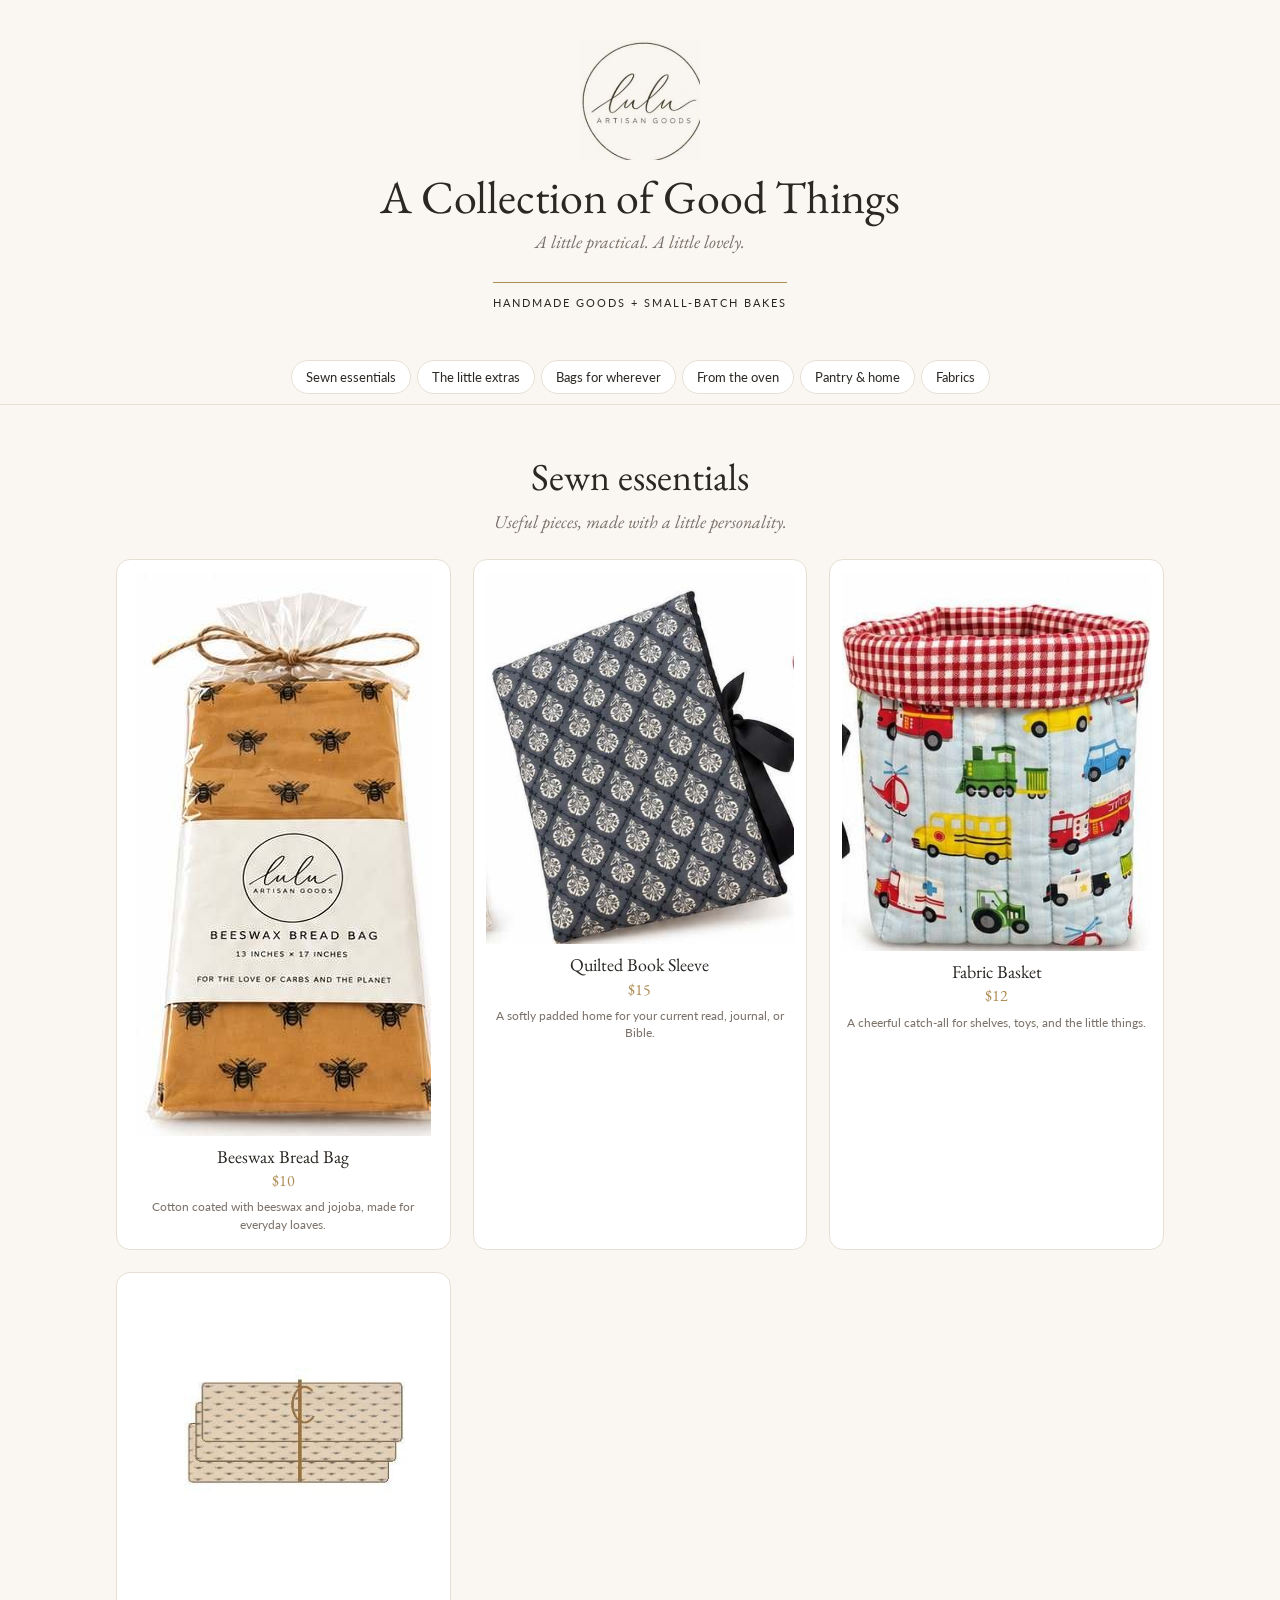
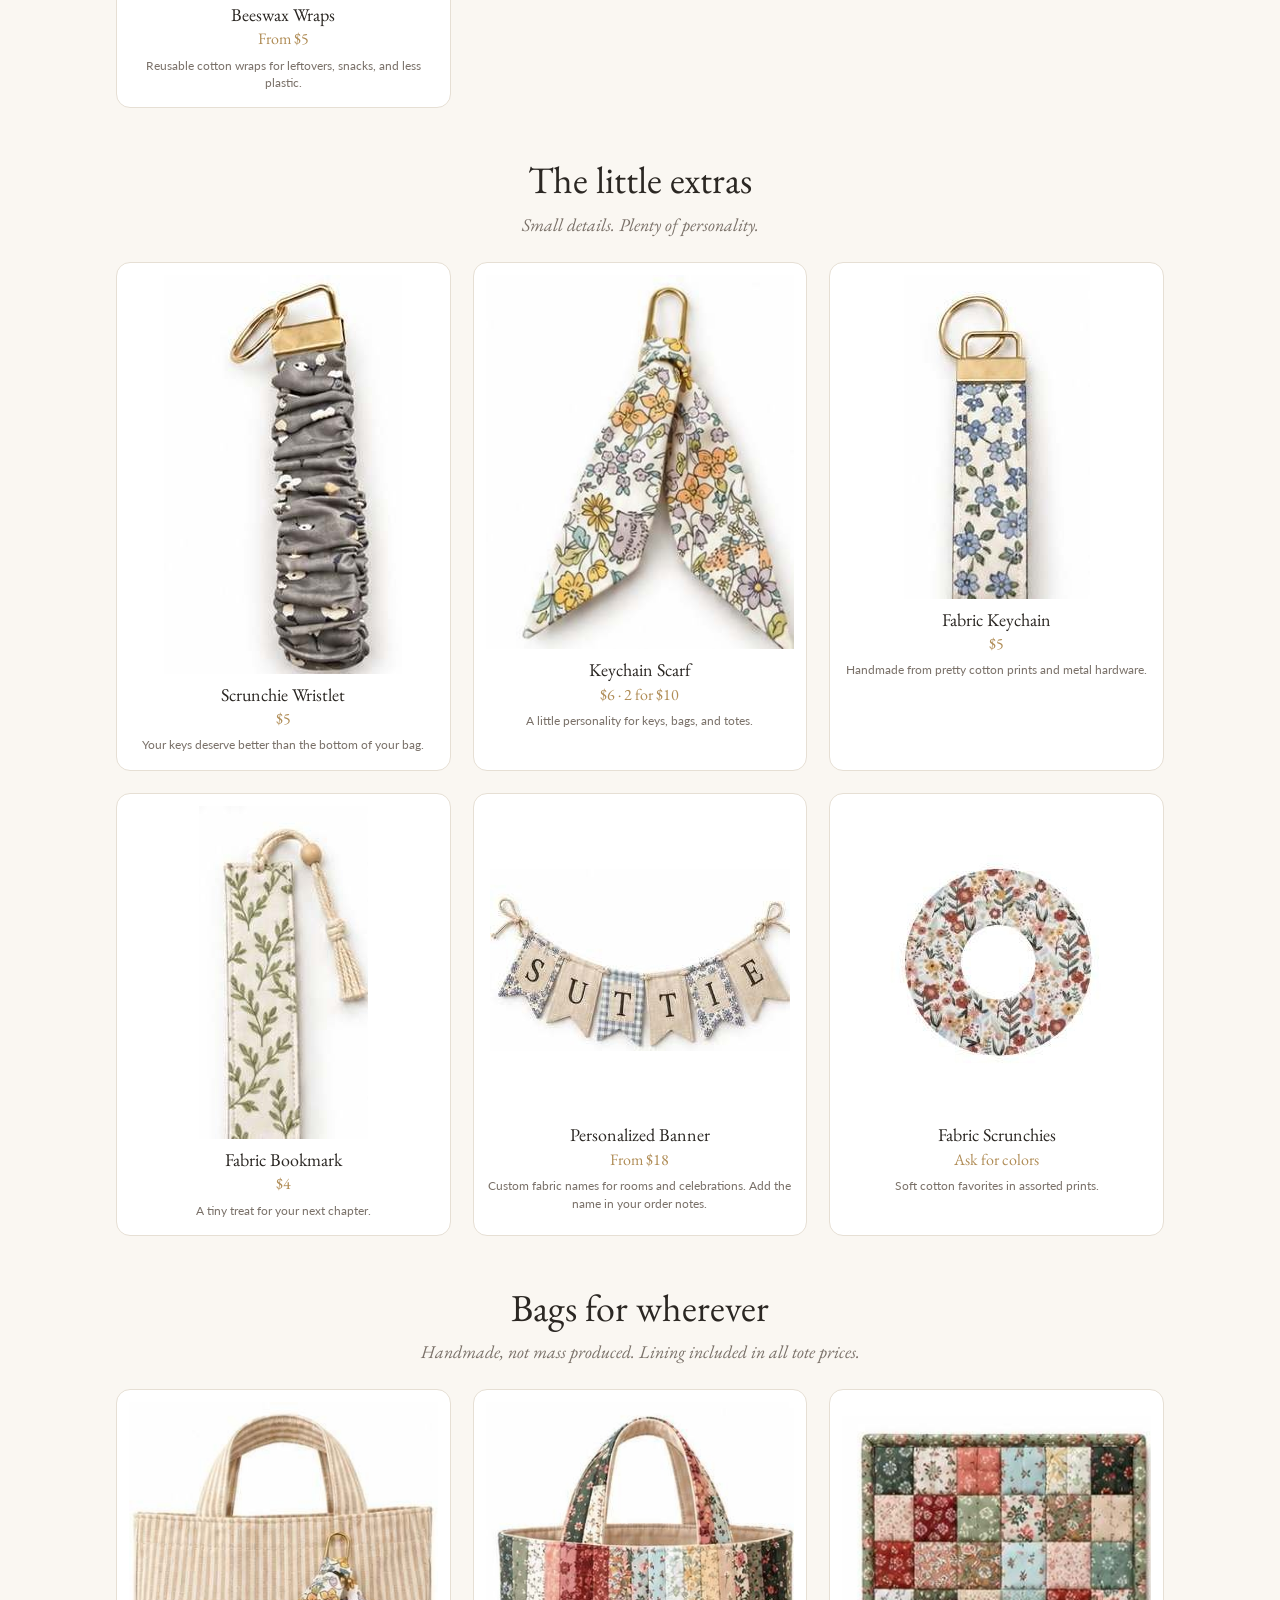
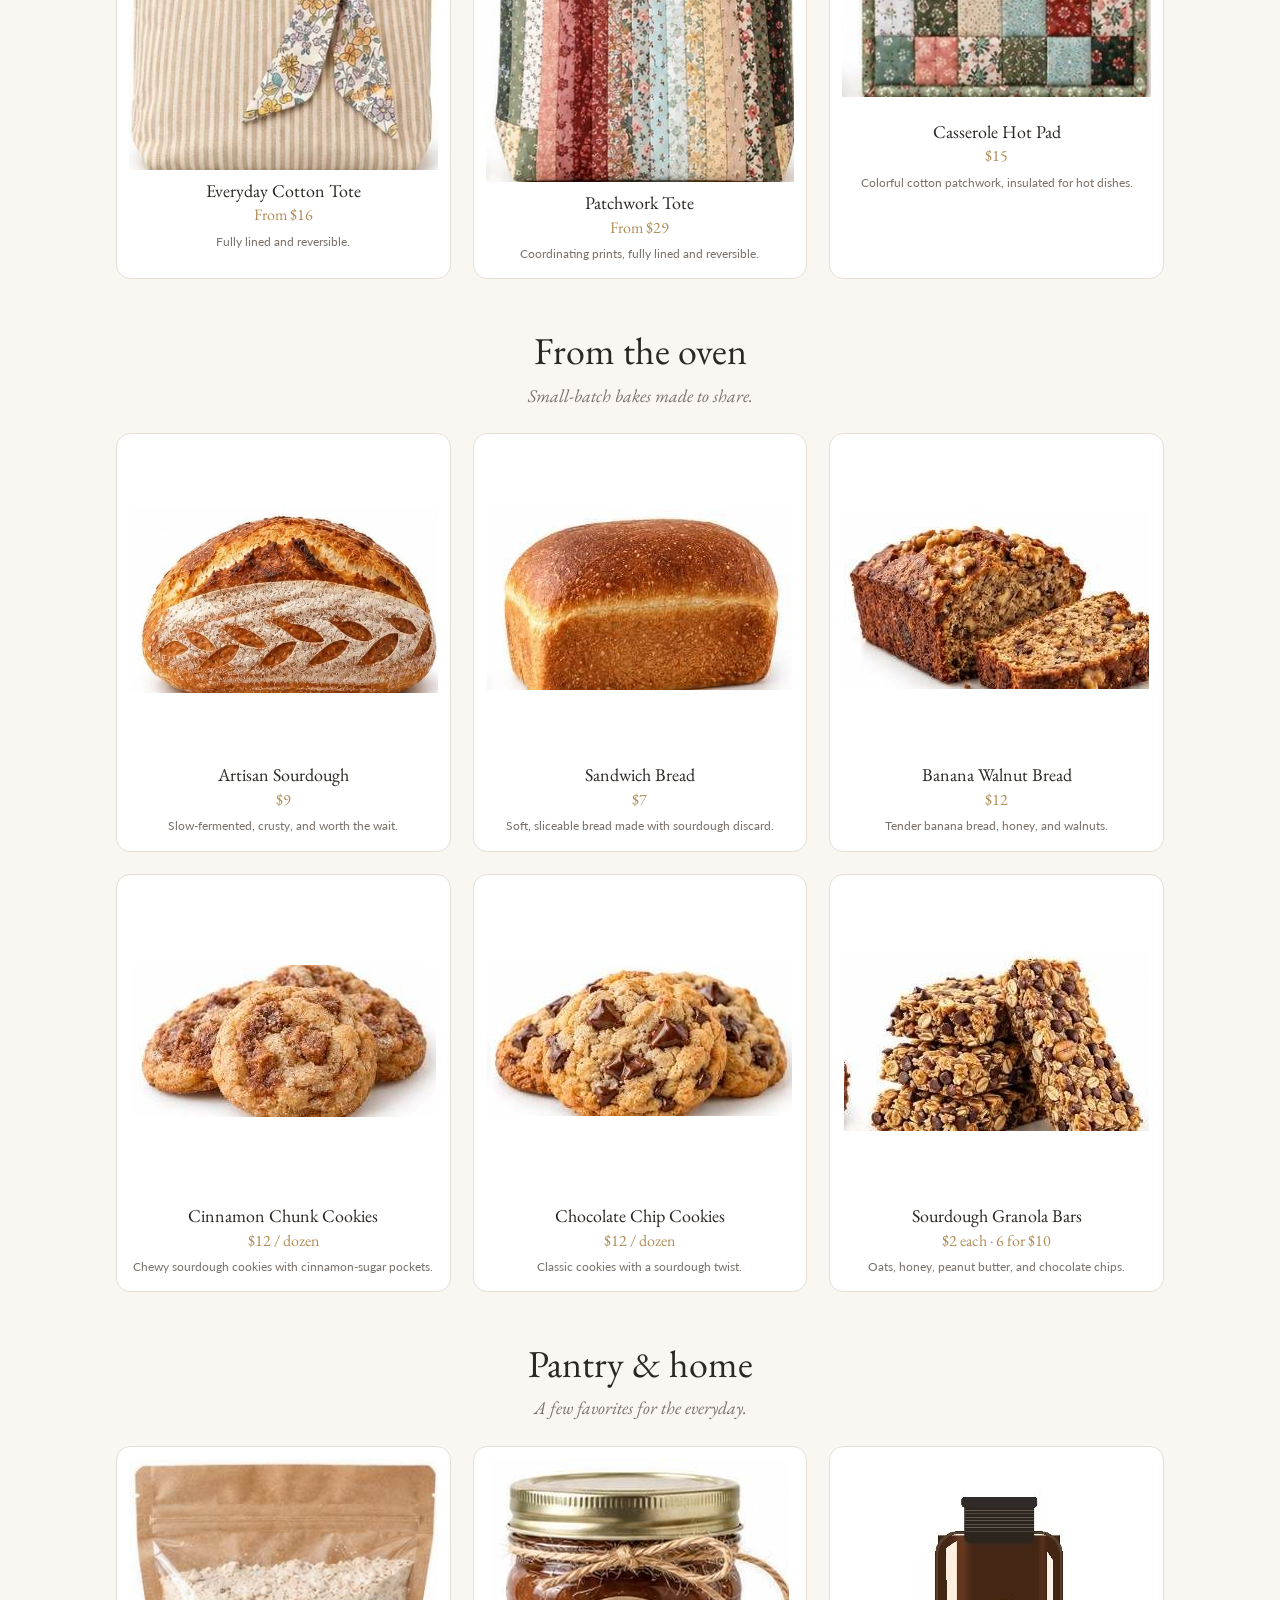
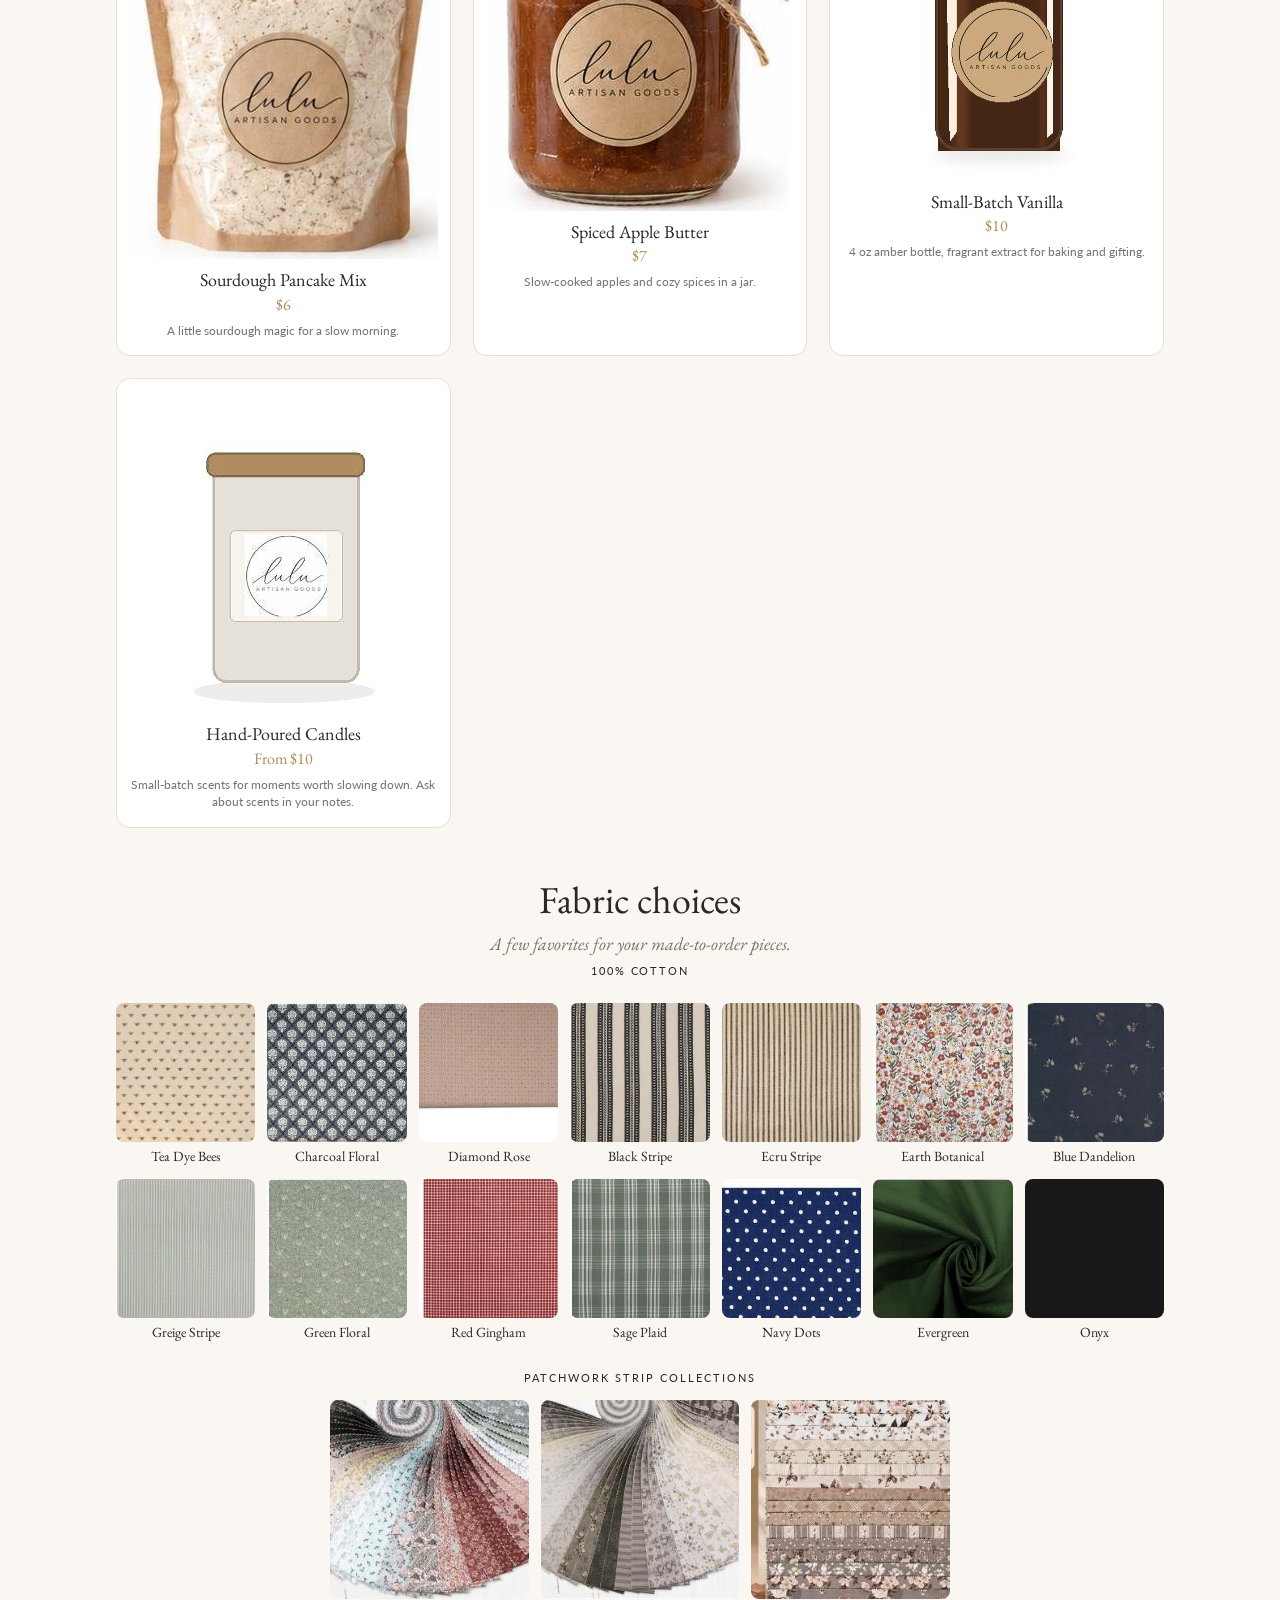
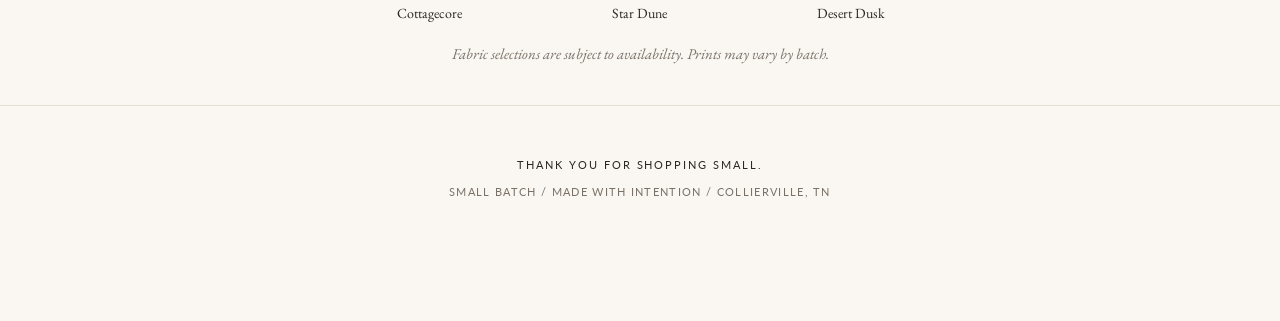
==== index.html @ 1b1382dd "Lulu Artisan Goods catalog site with Netlify order form Co-Authored-By: Claude Opus 5.5 <noreply@ant" ====
<!doctype html>
<html lang="en">
<head>
<meta charset="utf-8">
<meta name="viewport" content="width=device-width, initial-scale=1, viewport-fit=cover">
<title>Lulu Artisan Goods</title>
<meta name="description" content="Handmade goods and small-batch bakes from Collierville, TN. A little practical. A little lovely.">
<meta name="theme-color" content="#faf7f2">
<link rel="icon" href="images/logo.png">
<link rel="apple-touch-icon" href="images/logo.png">
<link rel="manifest" href="manifest.webmanifest">
<link rel="preconnect" href="https://fonts.googleapis.com">
<link rel="preconnect" href="https://fonts.gstatic.com" crossorigin>
<link href="https://fonts.googleapis.com/css2?family=EB+Garamond:ital,wght@0,400;0,500;1,400&family=Lato:wght@400;700&display=swap" rel="stylesheet">
<link rel="stylesheet" href="styles.css">
</head>
<body>

<header class="hero">
  <img class="logo" src="images/logo.png" alt="Lulu Artisan Goods">
  <h1>A Collection of Good Things</h1>
  <p class="tagline">A little practical. A little lovely.</p>
  <p class="eyebrow">Handmade goods + small-batch bakes</p>
</header>

<nav class="tabs" id="tabs" aria-label="Collections"></nav>

<main id="catalog"></main>

<section class="fabrics" id="fabrics">
  <h2>Fabric choices</h2>
  <p class="sub">A few favorites for your made-to-order pieces. <span class="eyebrow">100% cotton</span></p>
  <div class="swatches" id="swatches"></div>
  <h3 class="eyebrow center">Patchwork strip collections</h3>
  <div class="swatches strips" id="strips"></div>
  <p class="note">Fabric selections are subject to availability. Prints may vary by batch.</p>
</section>

<footer>
  <p class="eyebrow">Thank you for shopping small.</p>
  <p class="small">Small batch / Made with intention / Collierville, TN</p>
</footer>

<!-- Floating order button -->
<button class="cart-btn" id="cartBtn" hidden>
  <span>View order</span><span class="badge" id="cartCount">0</span>
</button>

<!-- Item dialog -->
<dialog id="itemDialog">
  <form method="dialog" class="sheet" id="itemForm">
    <button class="close" value="cancel" aria-label="Close">&times;</button>
    <img id="dImg" alt="">
    <h2 id="dName"></h2>
    <p class="price" id="dPrice"></p>
    <p class="desc" id="dDesc"></p>
    <div id="dOptions"></div>
    <label class="field">Quantity
      <div class="qty">
        <button type="button" data-step="-1" aria-label="Less">&minus;</button>
        <input id="dQty" type="number" min="1" value="1" inputmode="numeric">
        <button type="button" data-step="1" aria-label="More">+</button>
      </div>
    </label>
    <p class="line-total" id="dTotal"></p>
    <button class="primary" value="add" id="addBtn">Add to order</button>
  </form>
</dialog>

<!-- Order dialog -->
<dialog id="orderDialog">
  <div class="sheet">
    <button class="close" id="orderClose" aria-label="Close">&times;</button>
    <h2>Your order</h2>
    <ul class="order-list" id="orderList"></ul>
    <p class="order-total">Estimated total: <strong id="orderTotal">$0</strong></p>
    <p class="note">Final price confirmed when we reach out. Nothing is charged here.</p>

    <form name="order" method="POST" data-netlify="true" netlify-honeypot="bot-field" id="orderForm">
      <input type="hidden" name="form-name" value="order">
      <p hidden><label>Leave blank <input name="bot-field"></label></p>
      <input type="hidden" name="items" id="itemsField">
      <input type="hidden" name="estimated-total" id="totalField">
      <label class="field">Name <input name="name" required autocomplete="name"></label>
      <label class="field">Phone or email <input name="contact" required autocomplete="email"></label>
      <label class="field">Needed by (optional) <input name="needed-by" type="date"></label>
      <label class="field">Notes (optional)
        <textarea name="notes" rows="3" placeholder="Pickup or delivery, names for a banner, scents, colors…"></textarea>
      </label>
      <button class="primary" type="submit">Send order request</button>
    </form>
  </div>
</dialog>

<!-- Thanks dialog -->
<dialog id="thanksDialog">
  <div class="sheet center">
    <img class="logo small" src="images/logo.png" alt="">
    <h2>Thank you!</h2>
    <p>Your order request is on its way. We'll be in touch soon to confirm details.</p>
    <button class="primary" id="thanksClose">Back to the shop</button>
  </div>
</dialog>

<script src="catalog.js"></script>
<script src="app.js"></script>
</body>
</html>
---- styles.css ----
:root {
  --bg: #faf7f2;
  --card: #ffffff;
  --ink: #2b2723;
  --muted: #7a7169;
  --line: #e6dfd4;
  --accent: #b08d57;
  --accent-ink: #ffffff;
  --serif: "EB Garamond", Georgia, serif;
  --sans: "Lato", system-ui, sans-serif;
}
* { box-sizing: border-box; }
html { scroll-behavior: smooth; scroll-padding-top: 64px; }
body { margin: 0; background: var(--bg); color: var(--ink); font-family: var(--serif); font-size: 18px; line-height: 1.45; -webkit-font-smoothing: antialiased; }
img { display: block; max-width: 100%; }
h1, h2, h3 { font-weight: 400; margin: 0; }
.eyebrow { font-family: var(--sans); font-size: 11px; letter-spacing: .18em; text-transform: uppercase; color: var(--ink); }
.center { text-align: center; }
.small { font-family: var(--sans); font-size: 11px; letter-spacing: .12em; text-transform: uppercase; color: var(--muted); }
.note { font-style: italic; color: var(--muted); font-size: 15px; text-align: center; }

/* Hero */
.hero { text-align: center; padding: 40px 16px 28px; }
.logo { width: 120px; margin: 0 auto 12px; mix-blend-mode: multiply; }
.logo.small { width: 72px; }
.hero h1 { font-size: clamp(30px, 7vw, 46px); line-height: 1.1; }
.tagline { font-style: italic; color: var(--muted); margin: 6px 0 16px; }
.hero .eyebrow { display: inline-block; border-top: 1px solid var(--accent); padding-top: 12px; }

/* Tabs */
.tabs { position: sticky; top: 0; z-index: 5; display: flex; gap: 6px; overflow-x: auto; padding: 10px 16px; background: rgba(250,247,242,.94); backdrop-filter: blur(8px); border-bottom: 1px solid var(--line); scrollbar-width: none; }
.tabs::-webkit-scrollbar { display: none; }
.tabs a { flex: none; font-family: var(--sans); font-size: 13px; color: var(--ink); text-decoration: none; padding: 7px 14px; border: 1px solid var(--line); border-radius: 999px; background: var(--card); }
@media (min-width: 900px) { .tabs { justify-content: center; } }

/* Collections */
main, .fabrics { max-width: 1080px; margin: 0 auto; padding: 0 16px; }
.collection, .fabrics { padding-top: 44px; }
.collection h2, .fabrics h2 { text-align: center; font-size: clamp(28px, 6vw, 38px); }
.sub { text-align: center; font-style: italic; color: var(--muted); margin: 4px 0 24px; }
.grid { display: grid; grid-template-columns: repeat(2, minmax(0, 1fr)); gap: 14px; }
@media (min-width: 760px) { .grid { grid-template-columns: repeat(3, minmax(0, 1fr)); gap: 22px; } }
.card { display: flex; flex-direction: column; align-items: center; text-align: center; gap: 2px; font: inherit; color: inherit; background: var(--card); border: 1px solid var(--line); border-radius: 14px; padding: 12px 12px 16px; cursor: pointer; transition: transform .15s, box-shadow .15s; }
.card:hover { transform: translateY(-2px); box-shadow: 0 8px 22px rgba(60,40,20,.08); }
.photo { width: 100%; aspect-ratio: 1; display: flex; align-items: center; justify-content: center; margin-bottom: 8px; }
.photo img { max-height: 100%; object-fit: contain; mix-blend-mode: multiply; }
.card .name { font-size: 18px; line-height: 1.2; }
.card .price { color: var(--accent); font-size: 16px; }
.card .desc { font-family: var(--sans); font-size: 12px; color: var(--muted); margin-top: 4px; }

/* Fabrics */
.fabrics .sub .eyebrow { display: block; margin-top: 6px; font-style: normal; }
.swatches { display: grid; grid-template-columns: repeat(3, minmax(0, 1fr)); gap: 12px; margin-bottom: 28px; }
@media (min-width: 760px) { .swatches { grid-template-columns: repeat(7, minmax(0, 1fr)); } }
.swatches.strips { grid-template-columns: repeat(3, minmax(0, 1fr)); max-width: 620px; margin: 14px auto 20px; }
.swatches figure { margin: 0; text-align: center; }
.swatches img { width: 100%; aspect-ratio: 1; object-fit: cover; border-radius: 8px; }
.swatches figcaption { font-size: 14px; margin-top: 4px; }

footer { text-align: center; padding: 40px 16px 110px; border-top: 1px solid var(--line); margin-top: 40px; }

/* Floating order button */
.cart-btn { position: fixed; z-index: 10; left: 50%; transform: translateX(-50%); bottom: calc(16px + env(safe-area-inset-bottom)); display: flex; align-items: center; gap: 10px; font-family: var(--sans); font-size: 15px; font-weight: 700; background: var(--ink); color: #fff; border: 0; border-radius: 999px; padding: 14px 22px; box-shadow: 0 8px 24px rgba(0,0,0,.2); cursor: pointer; }
.cart-btn[hidden] { display: none; }
.badge { background: var(--accent); border-radius: 999px; min-width: 24px; padding: 2px 7px; text-align: center; }

/* Dialogs */
dialog { border: 0; padding: 0; background: transparent; width: min(520px, 100%); max-height: 100dvh; margin: auto auto 0; }
@media (min-width: 600px) { dialog { margin: auto; } }
dialog::backdrop { background: rgba(30,24,18,.45); }
.sheet { position: relative; background: var(--card); border-radius: 18px 18px 0 0; padding: 22px 18px calc(22px + env(safe-area-inset-bottom)); max-height: 92dvh; overflow-y: auto; }
@media (min-width: 600px) { .sheet { border-radius: 18px; } }
.sheet > img#dImg { width: 100%; max-height: 260px; object-fit: contain; margin: 4px 0 10px; }
.sheet h2 { font-size: 28px; text-align: center; }
.sheet .price { text-align: center; color: var(--accent); margin: 0; }
.sheet .desc { text-align: center; color: var(--muted); font-style: italic; }
.close { position: absolute; top: 8px; right: 10px; width: 40px; height: 40px; border: 0; background: none; font-size: 30px; line-height: 1; color: var(--muted); cursor: pointer; }
.field { display: block; font-family: var(--sans); font-size: 12px; font-weight: 700; letter-spacing: .08em; text-transform: uppercase; margin: 14px 0 0; }
.field input, .field select, .field textarea { display: block; width: 100%; margin-top: 6px; font: 16px var(--sans); color: var(--ink); background: var(--bg); border: 1px solid var(--line); border-radius: 10px; padding: 11px 12px; }
.qty { display: flex; gap: 8px; margin-top: 6px; }
.qty input { margin: 0; text-align: center; width: 80px; flex: none; }
.qty button { width: 46px; border: 1px solid var(--line); background: var(--bg); border-radius: 10px; font-size: 20px; cursor: pointer; }
.fabric-pick { display: grid; grid-template-columns: repeat(5, minmax(0, 1fr)); gap: 8px; margin-top: 8px; }
.fabric-pick label { cursor: pointer; text-align: center; text-transform: none; letter-spacing: 0; font-weight: 400; }
.fabric-pick input { position: absolute; opacity: 0; pointer-events: none; }
.fabric-pick img, .fabric-pick .any { width: 100%; aspect-ratio: 1; object-fit: cover; border-radius: 8px; border: 2px solid transparent; }
.fabric-pick .any { display: flex; align-items: center; justify-content: center; background: var(--bg); border-color: var(--line); font-size: 12px; }
.fabric-pick input:checked + img, .fabric-pick input:checked + .any { border-color: var(--ink); box-shadow: 0 0 0 2px var(--card) inset; }
.fabric-pick small { display: block; font-size: 10px; line-height: 1.2; margin-top: 3px; color: var(--muted); }
.line-total { text-align: center; font-size: 22px; margin: 16px 0 8px; }
.primary { display: block; width: 100%; font: 700 16px var(--sans); background: var(--ink); color: #fff; border: 0; border-radius: 12px; padding: 15px; margin-top: 14px; cursor: pointer; }
.primary:disabled { opacity: .6; }

.order-list { list-style: none; padding: 0; margin: 16px 0 0; }
.order-list li { display: grid; grid-template-columns: 48px 1fr auto 32px; align-items: center; gap: 10px; padding: 8px 0; border-bottom: 1px solid var(--line); font-size: 16px; }
.order-list li.empty { display: block; text-align: center; color: var(--muted); }
.order-list img { width: 48px; height: 48px; object-fit: contain; }
.remove { border: 0; background: none; font-size: 22px; color: var(--muted); cursor: pointer; }
.order-total { text-align: center; font-size: 20px; margin: 14px 0 0; }
.sheet.center { text-align: center; }
.sheet.center .logo { margin-bottom: 8px; }
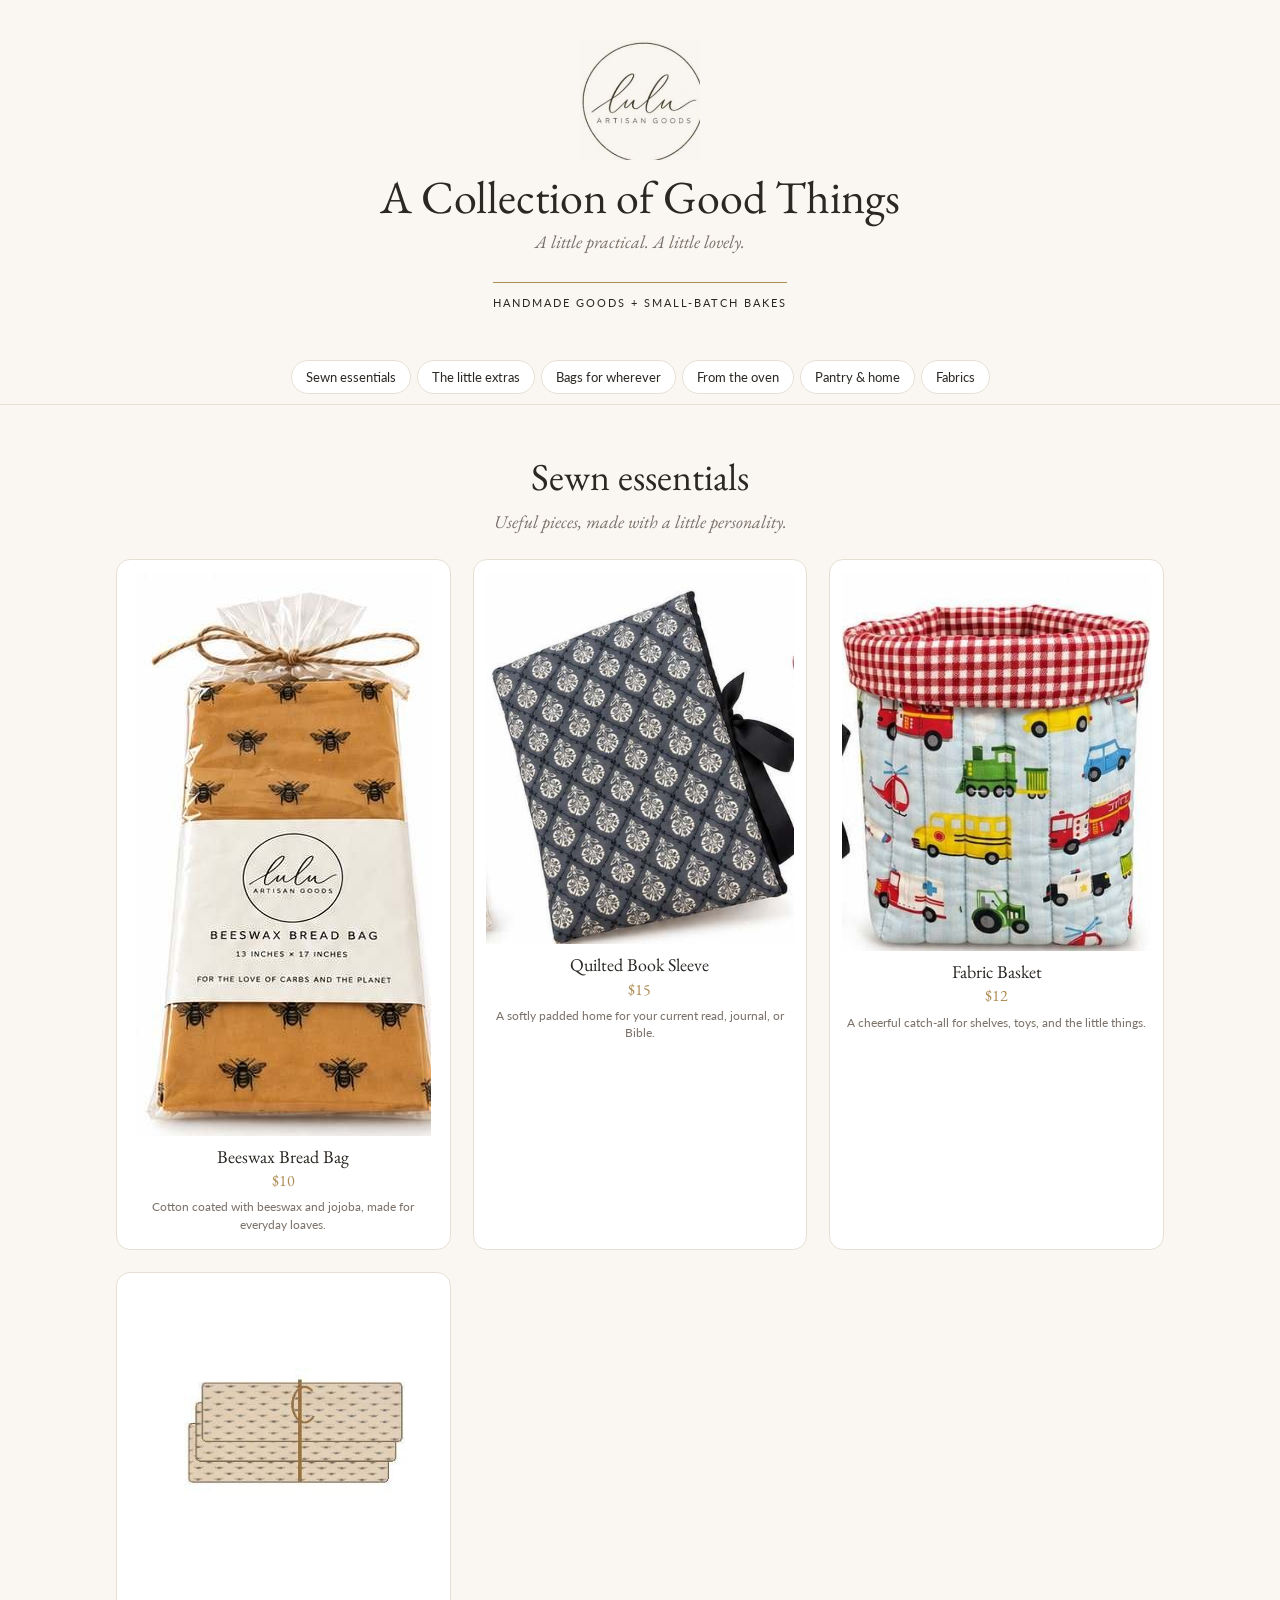
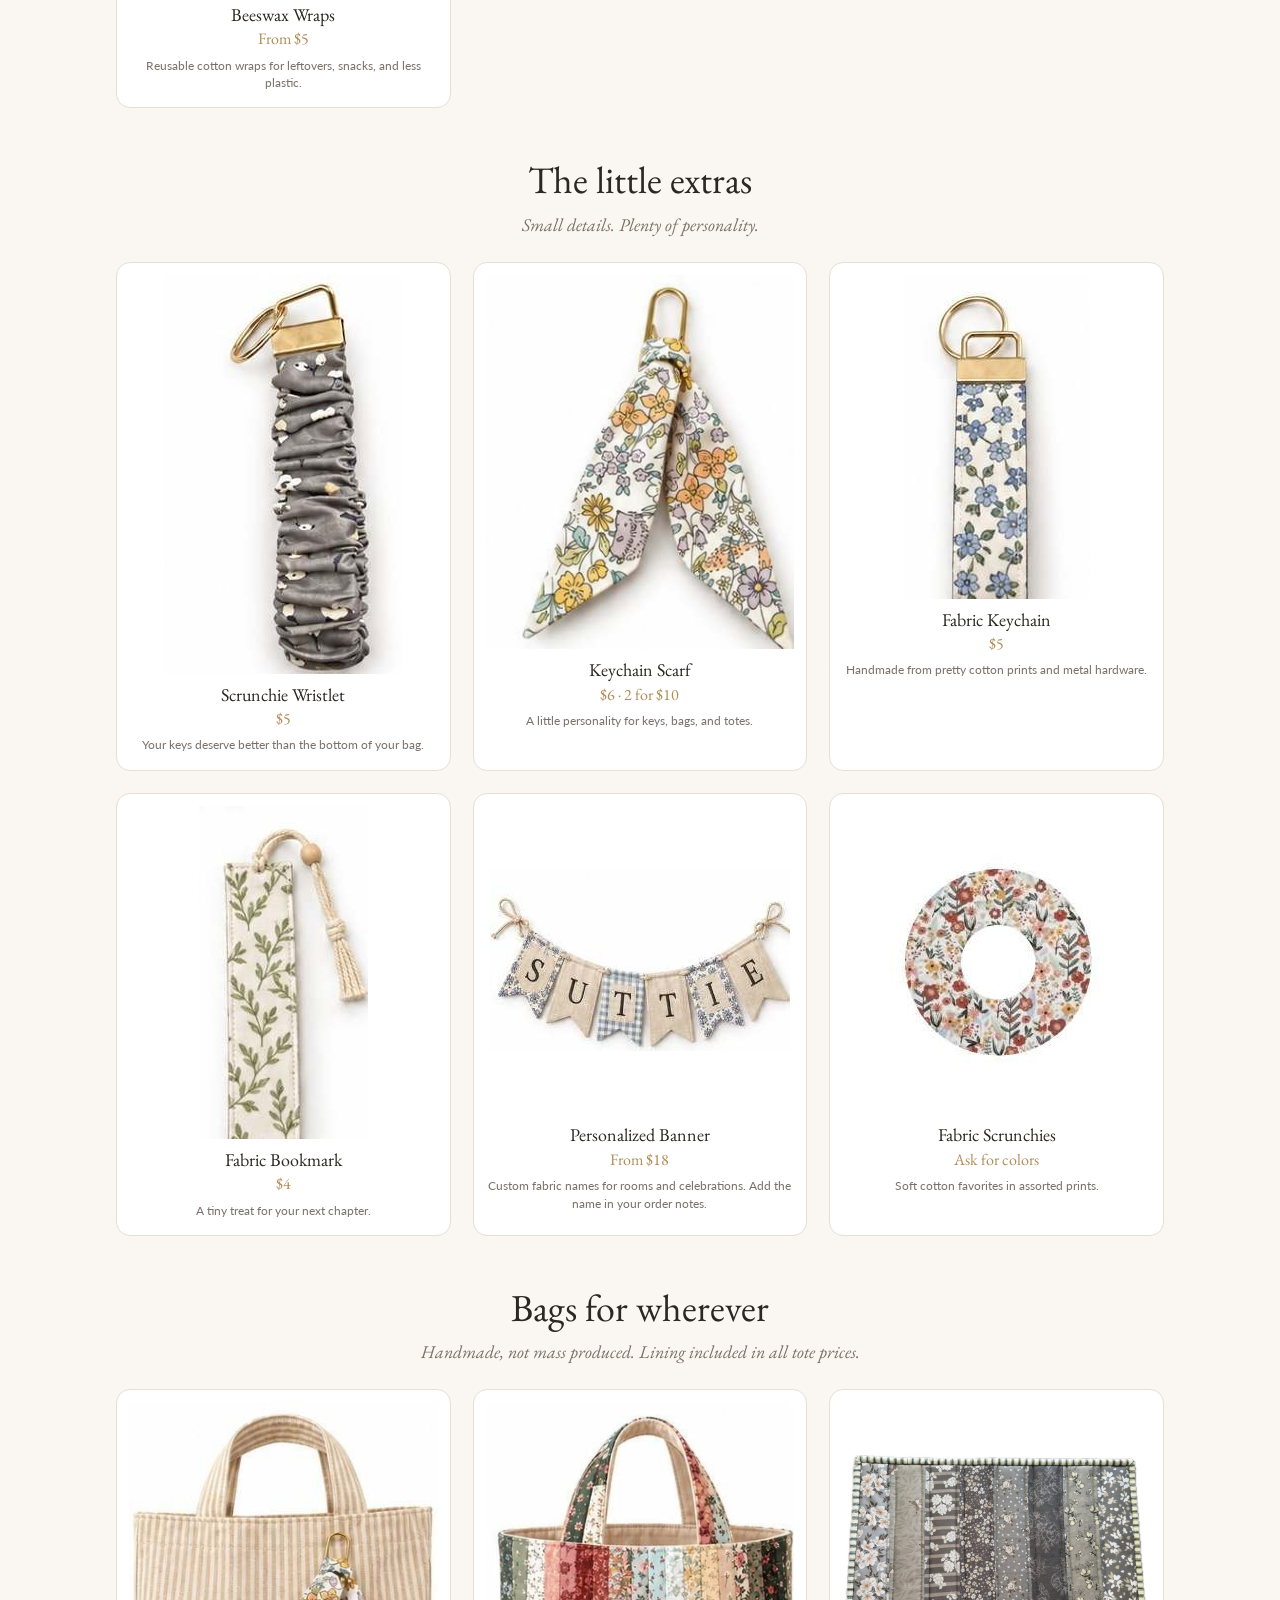
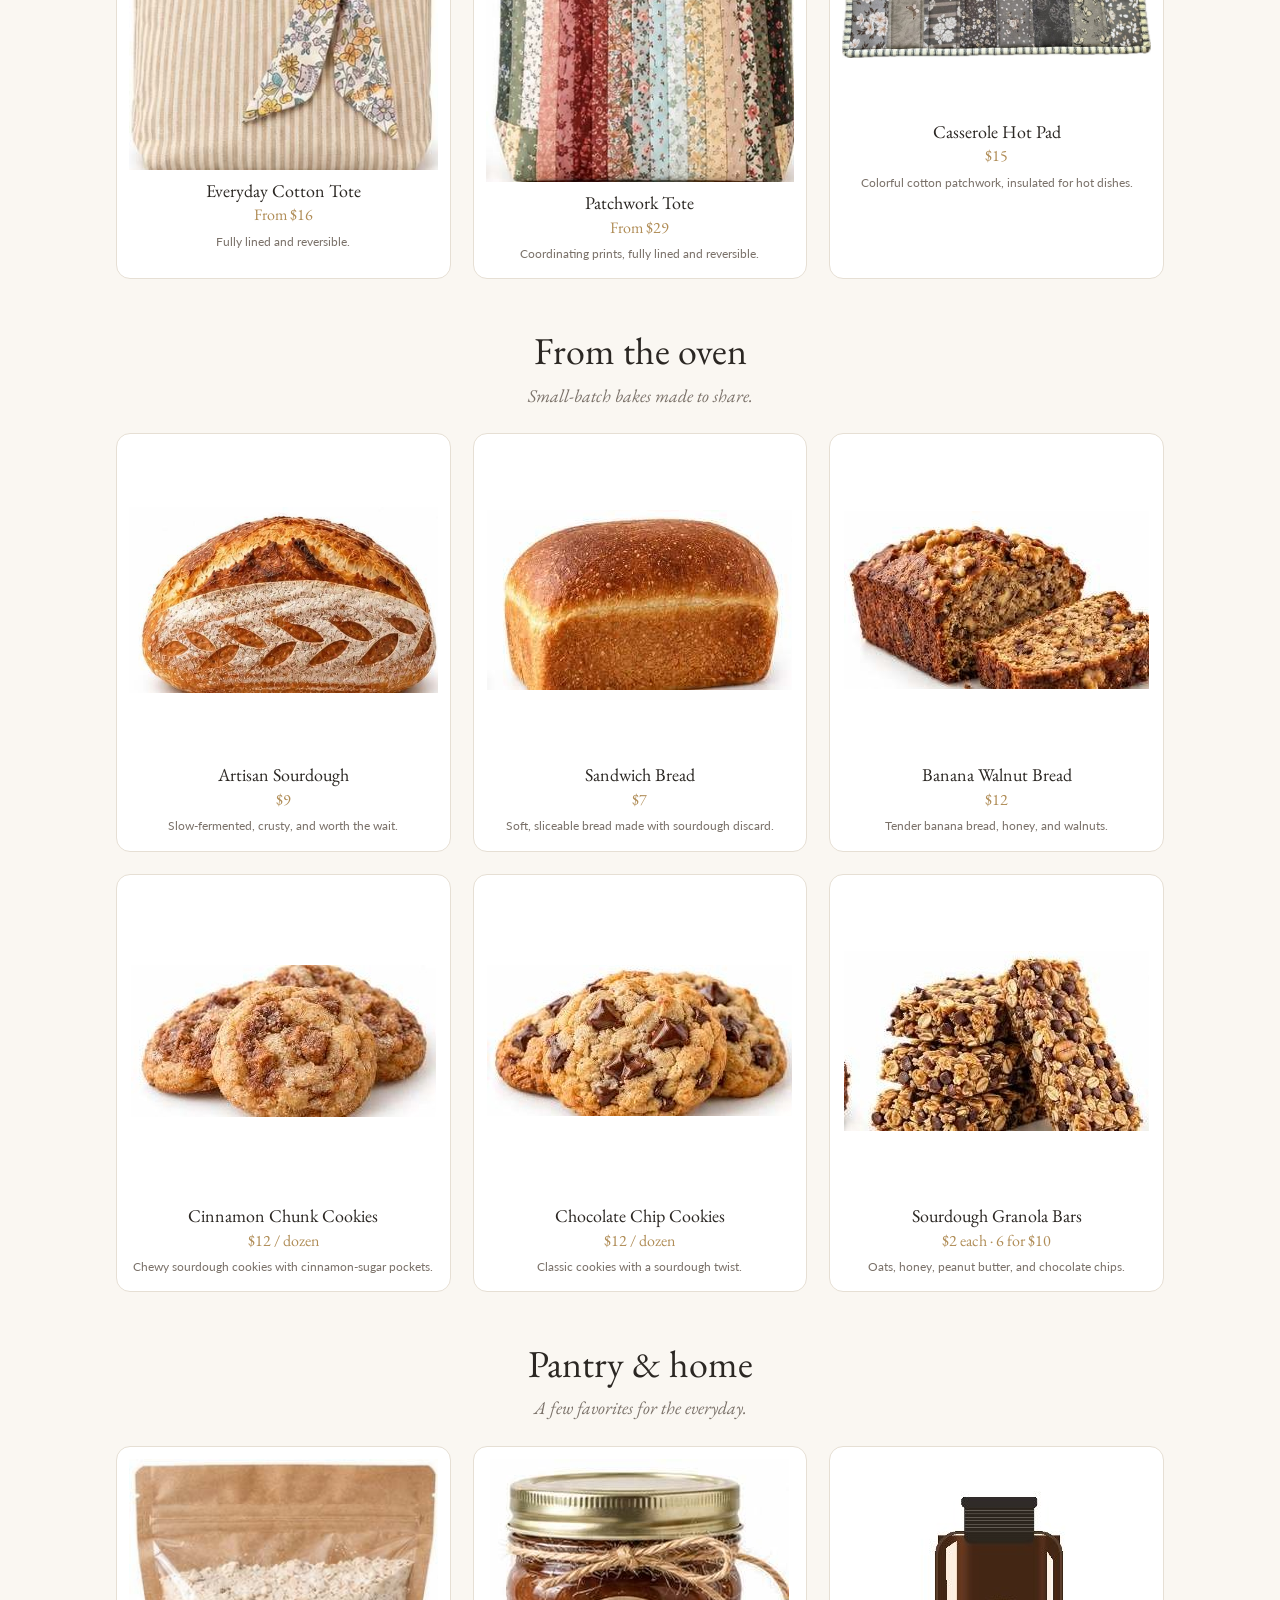
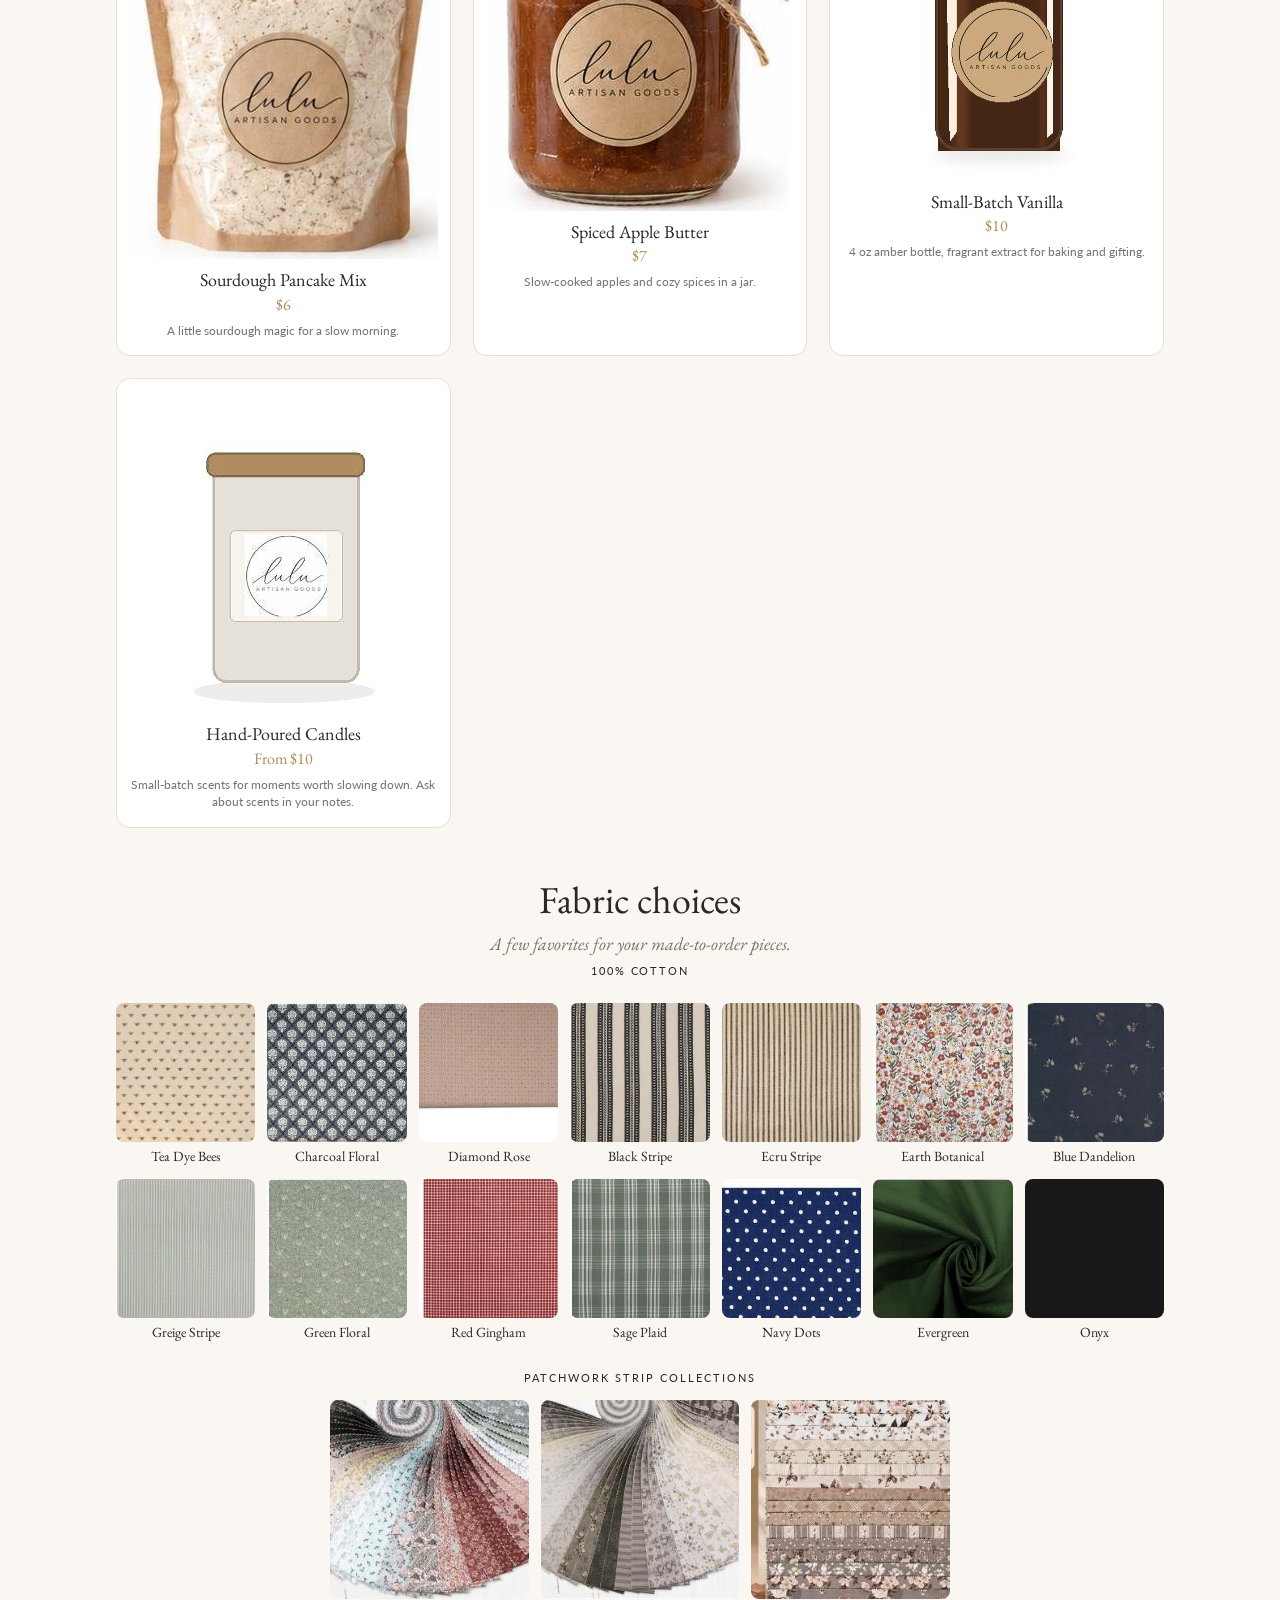
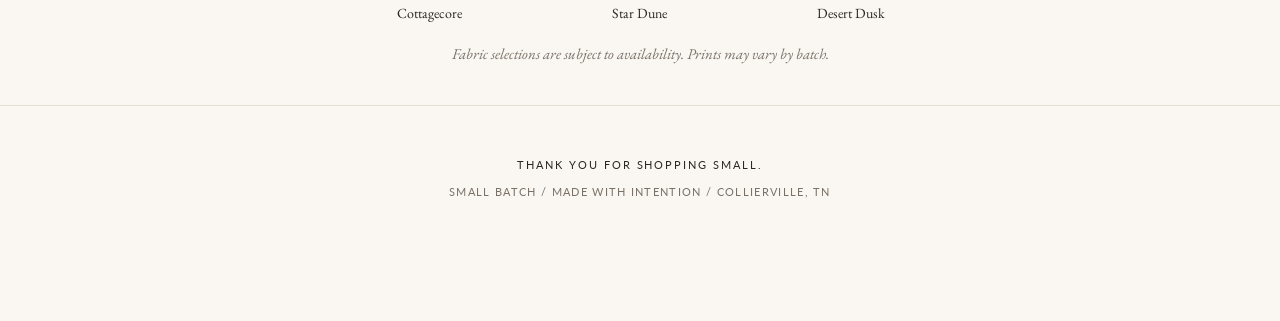
==== commit 232bfaaf: "Use the logo as the link preview image Co-Authored-By: Claude Opus 5.5 <noreply@anthropic.com> Claud" ====
--- a/index.html
+++ b/index.html
@@ -5,6 +5,16 @@
 <meta name="viewport" content="width=device-width, initial-scale=1, viewport-fit=cover">
 <title>Lulu Artisan Goods</title>
 <meta name="description" content="Handmade goods and small-batch bakes from Collierville, TN. A little practical. A little lovely.">
+<meta property="og:type" content="website">
+<meta property="og:site_name" content="Lulu Artisan Goods">
+<meta property="og:title" content="Lulu Artisan Goods">
+<meta property="og:description" content="Handmade goods + small-batch bakes. A little practical. A little lovely.">
+<meta property="og:url" content="https://luluartisangoods.netlify.app/">
+<meta property="og:image" content="https://luluartisangoods.netlify.app/images/share.jpg">
+<meta property="og:image:width" content="1200">
+<meta property="og:image:height" content="630">
+<meta name="twitter:card" content="summary_large_image">
+<meta name="twitter:image" content="https://luluartisangoods.netlify.app/images/share.jpg">
 <meta name="theme-color" content="#faf7f2">
 <link rel="icon" href="images/logo.png">
 <link rel="apple-touch-icon" href="images/logo.png">
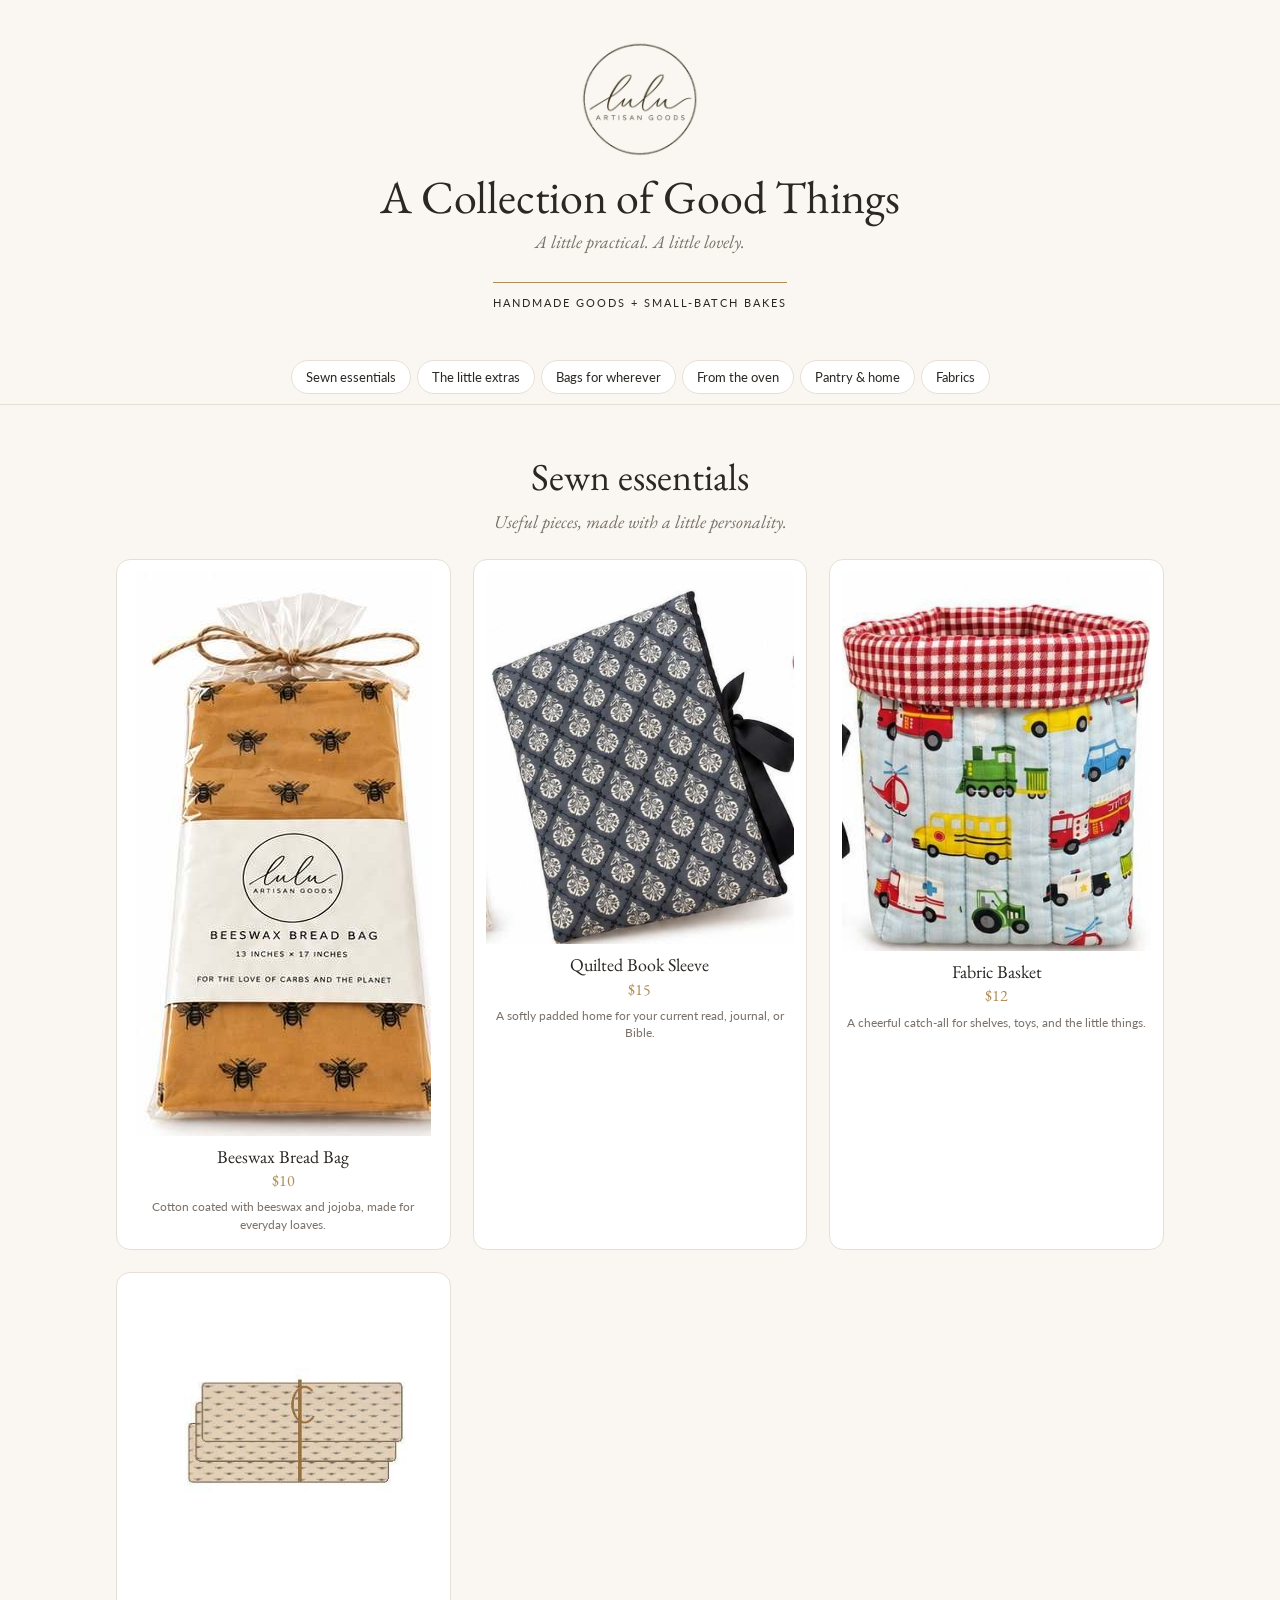
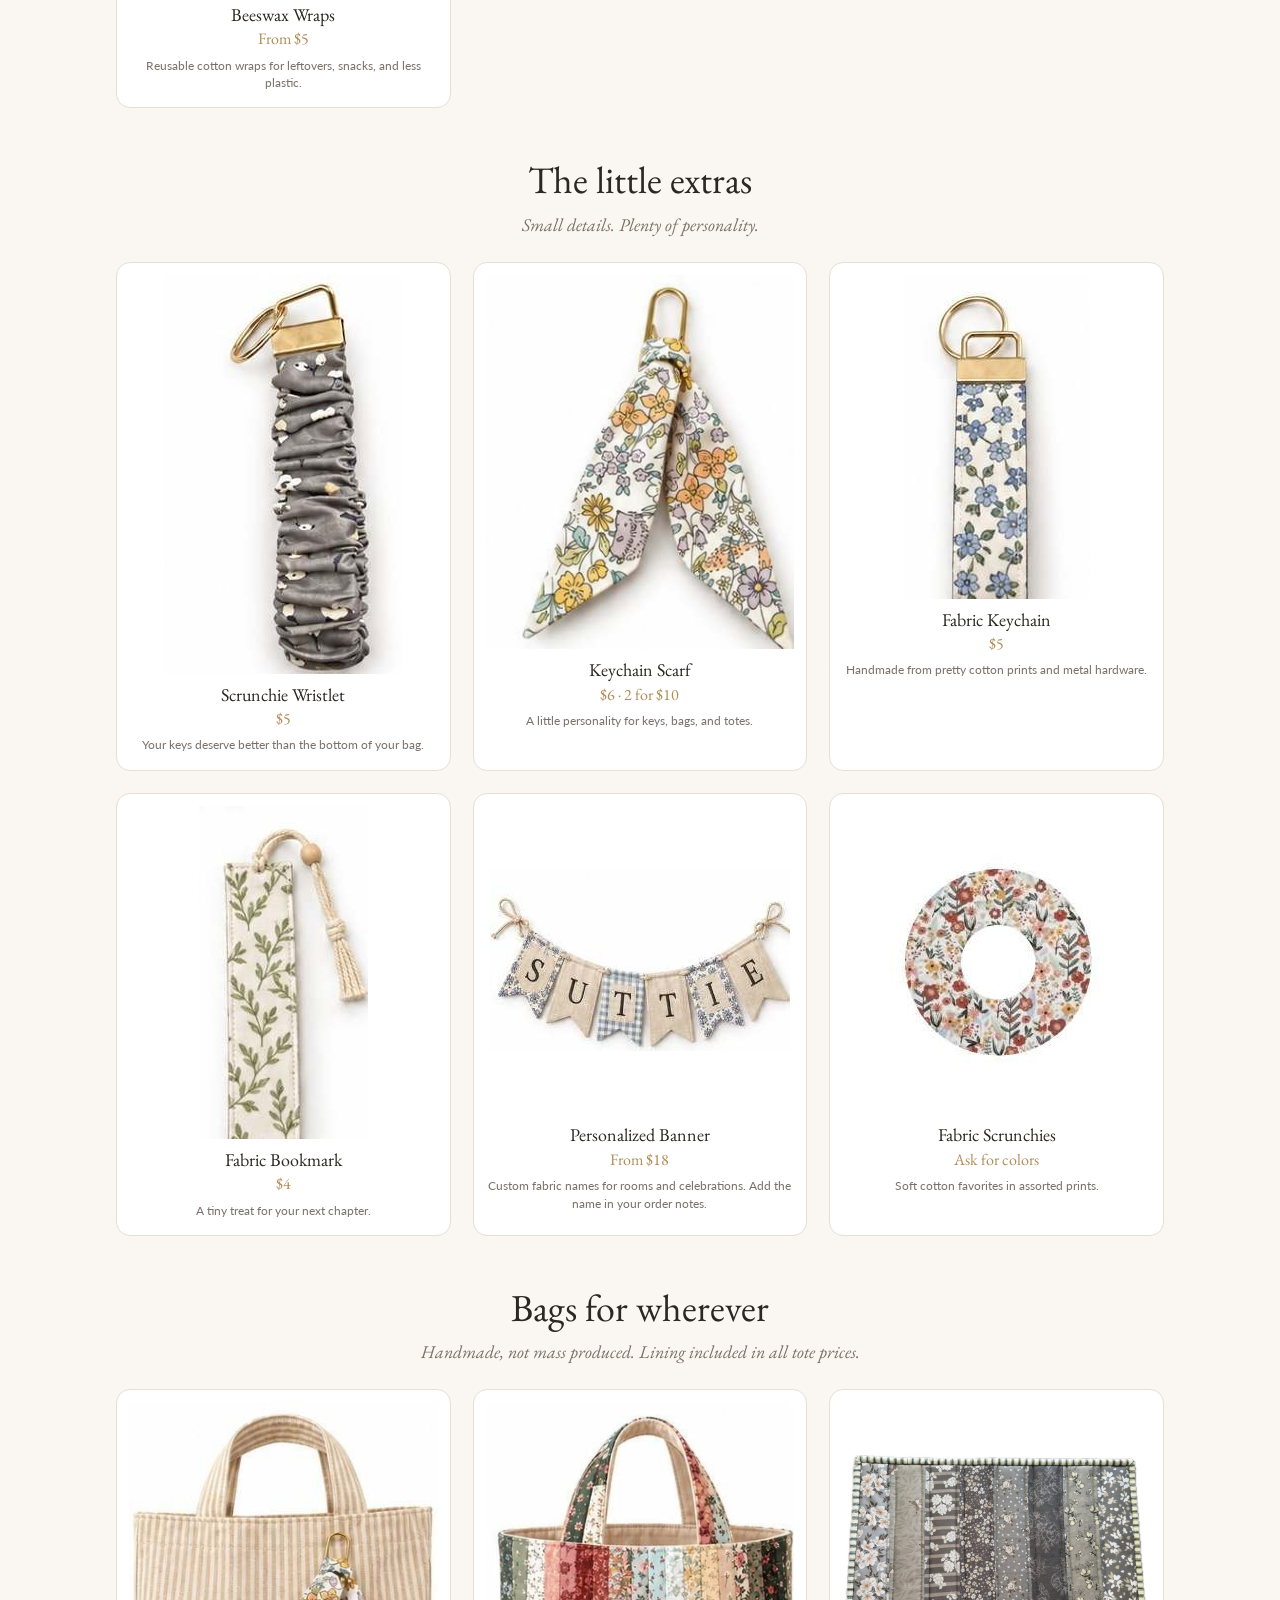
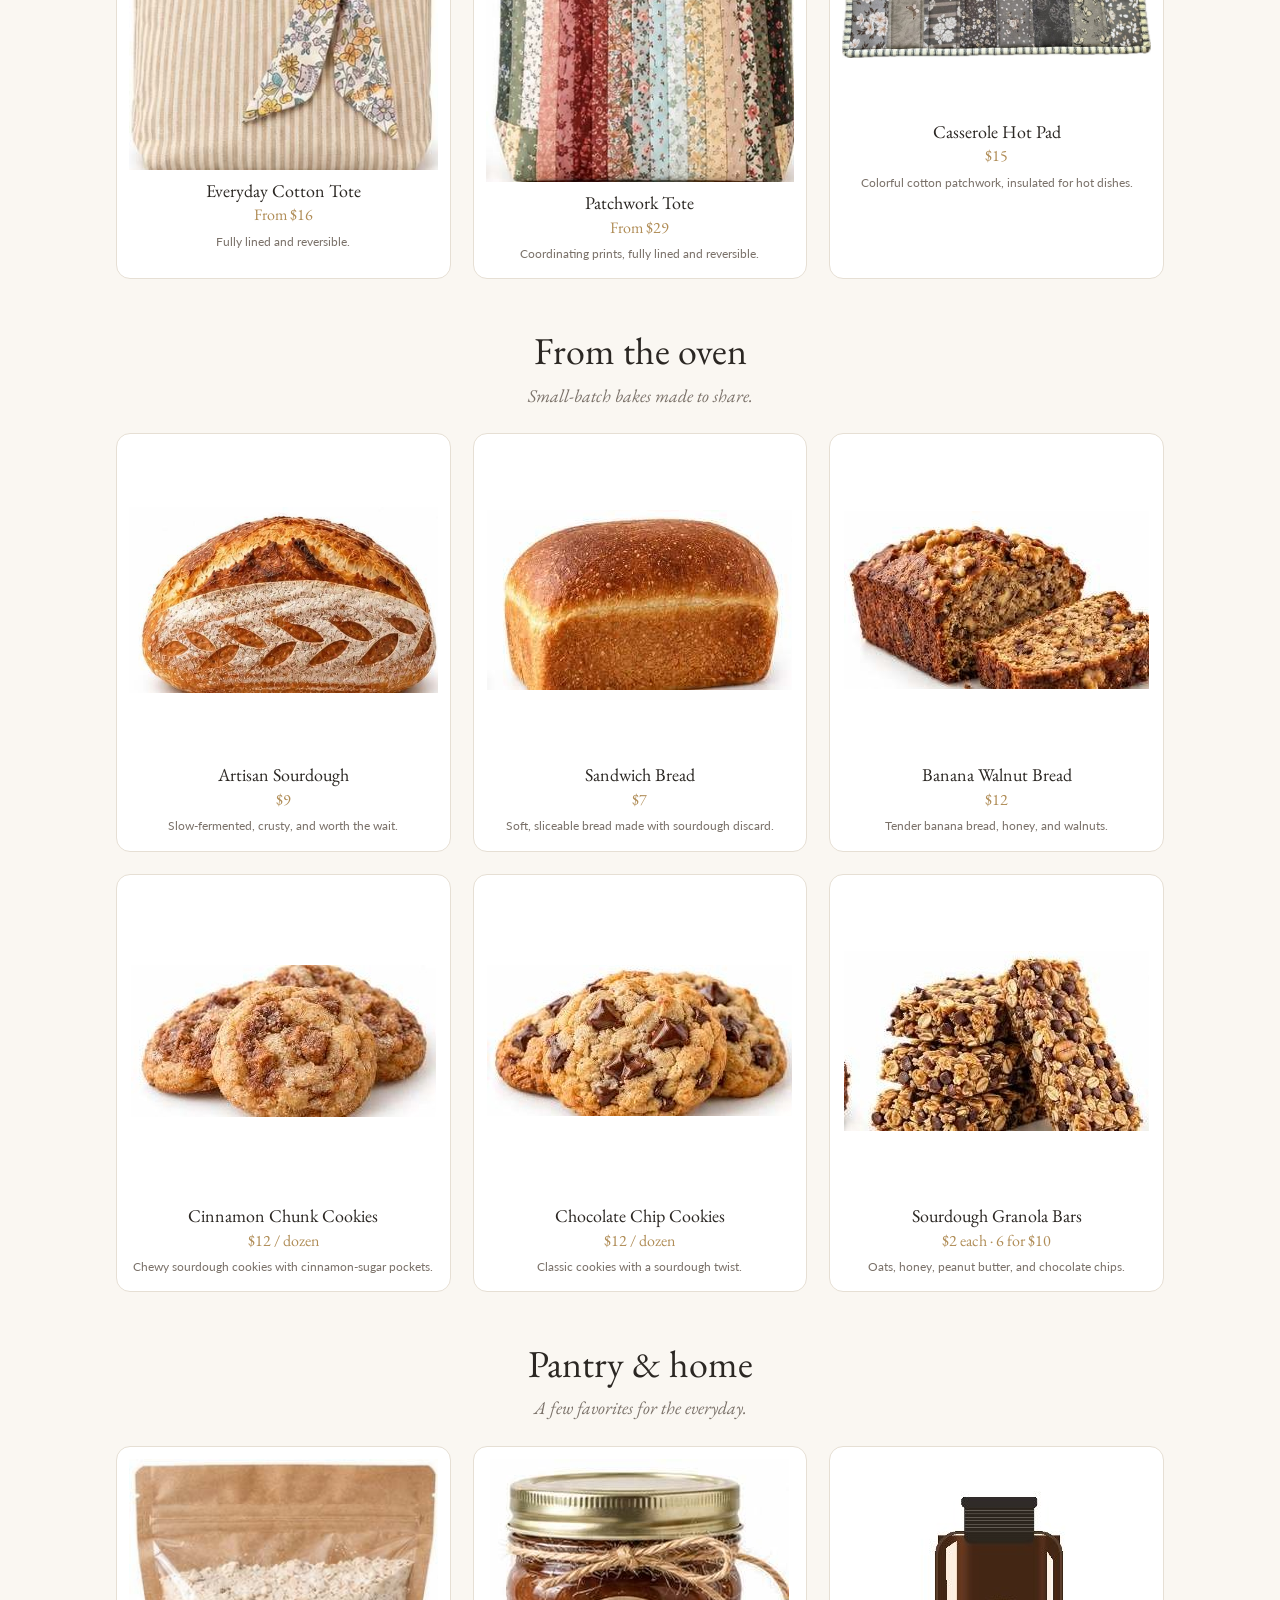
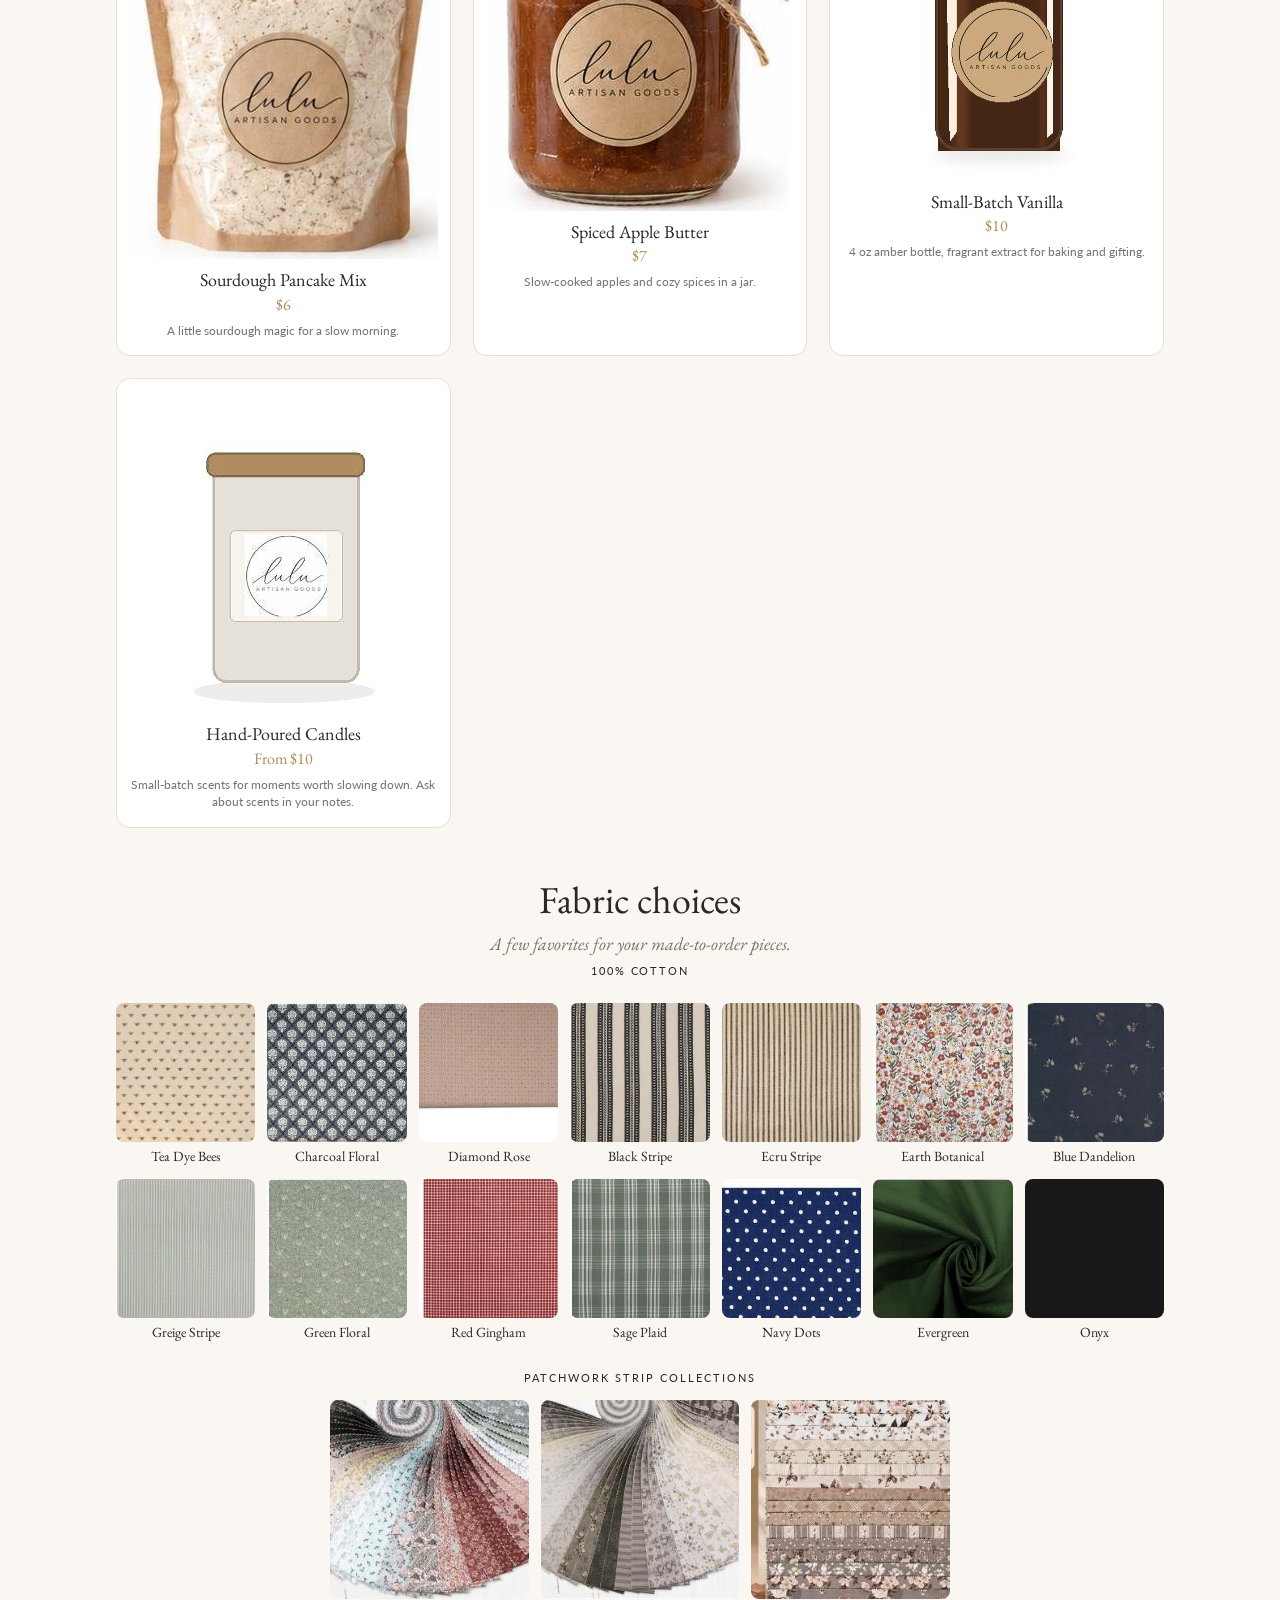
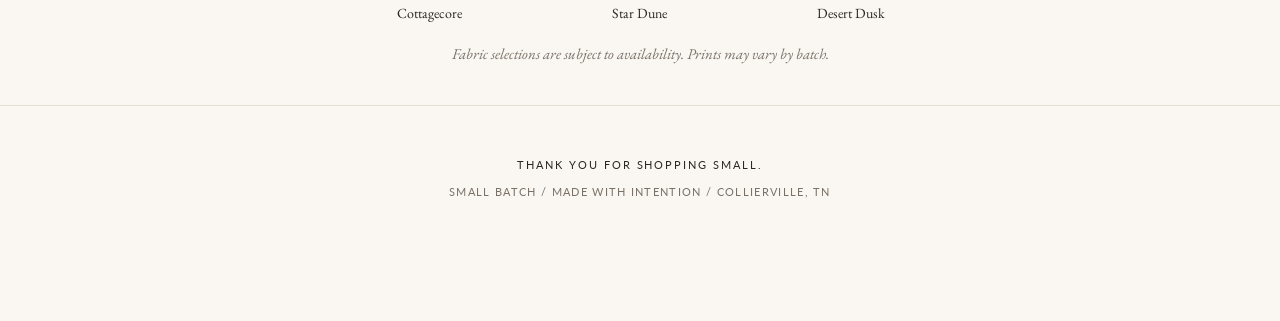
==== commit a2cf2c37: "Update logo to the full-circle version Co-Authored-By: Claude Opus 5.5 <noreply@anthropic.com> Claud" ====
--- a/index.html
+++ b/index.html
@@ -10,14 +10,14 @@
 <meta property="og:title" content="Lulu Artisan Goods">
 <meta property="og:description" content="Handmade goods + small-batch bakes. A little practical. A little lovely.">
 <meta property="og:url" content="https://luluartisangoods.netlify.app/">
-<meta property="og:image" content="https://luluartisangoods.netlify.app/images/share.jpg">
+<meta property="og:image" content="https://luluartisangoods.netlify.app/images/share.jpg?v=2">
 <meta property="og:image:width" content="1200">
 <meta property="og:image:height" content="630">
 <meta name="twitter:card" content="summary_large_image">
-<meta name="twitter:image" content="https://luluartisangoods.netlify.app/images/share.jpg">
+<meta name="twitter:image" content="https://luluartisangoods.netlify.app/images/share.jpg?v=2">
 <meta name="theme-color" content="#faf7f2">
-<link rel="icon" href="images/logo.png">
-<link rel="apple-touch-icon" href="images/logo.png">
+<link rel="icon" href="images/logo.png?v=2">
+<link rel="apple-touch-icon" href="images/apple-touch-icon.png">
 <link rel="manifest" href="manifest.webmanifest">
 <link rel="preconnect" href="https://fonts.googleapis.com">
 <link rel="preconnect" href="https://fonts.gstatic.com" crossorigin>
@@ -27,7 +27,7 @@
 <body>
 
 <header class="hero">
-  <img class="logo" src="images/logo.png" alt="Lulu Artisan Goods">
+  <img class="logo" src="images/logo.png?v=2" alt="Lulu Artisan Goods">
   <h1>A Collection of Good Things</h1>
   <p class="tagline">A little practical. A little lovely.</p>
   <p class="eyebrow">Handmade goods + small-batch bakes</p>
@@ -105,7 +105,7 @@
 <!-- Thanks dialog -->
 <dialog id="thanksDialog">
   <div class="sheet center">
-    <img class="logo small" src="images/logo.png" alt="">
+    <img class="logo small" src="images/logo.png?v=2" alt="">
     <h2>Thank you!</h2>
     <p>Your order request is on its way. We'll be in touch soon to confirm details.</p>
     <button class="primary" id="thanksClose">Back to the shop</button>
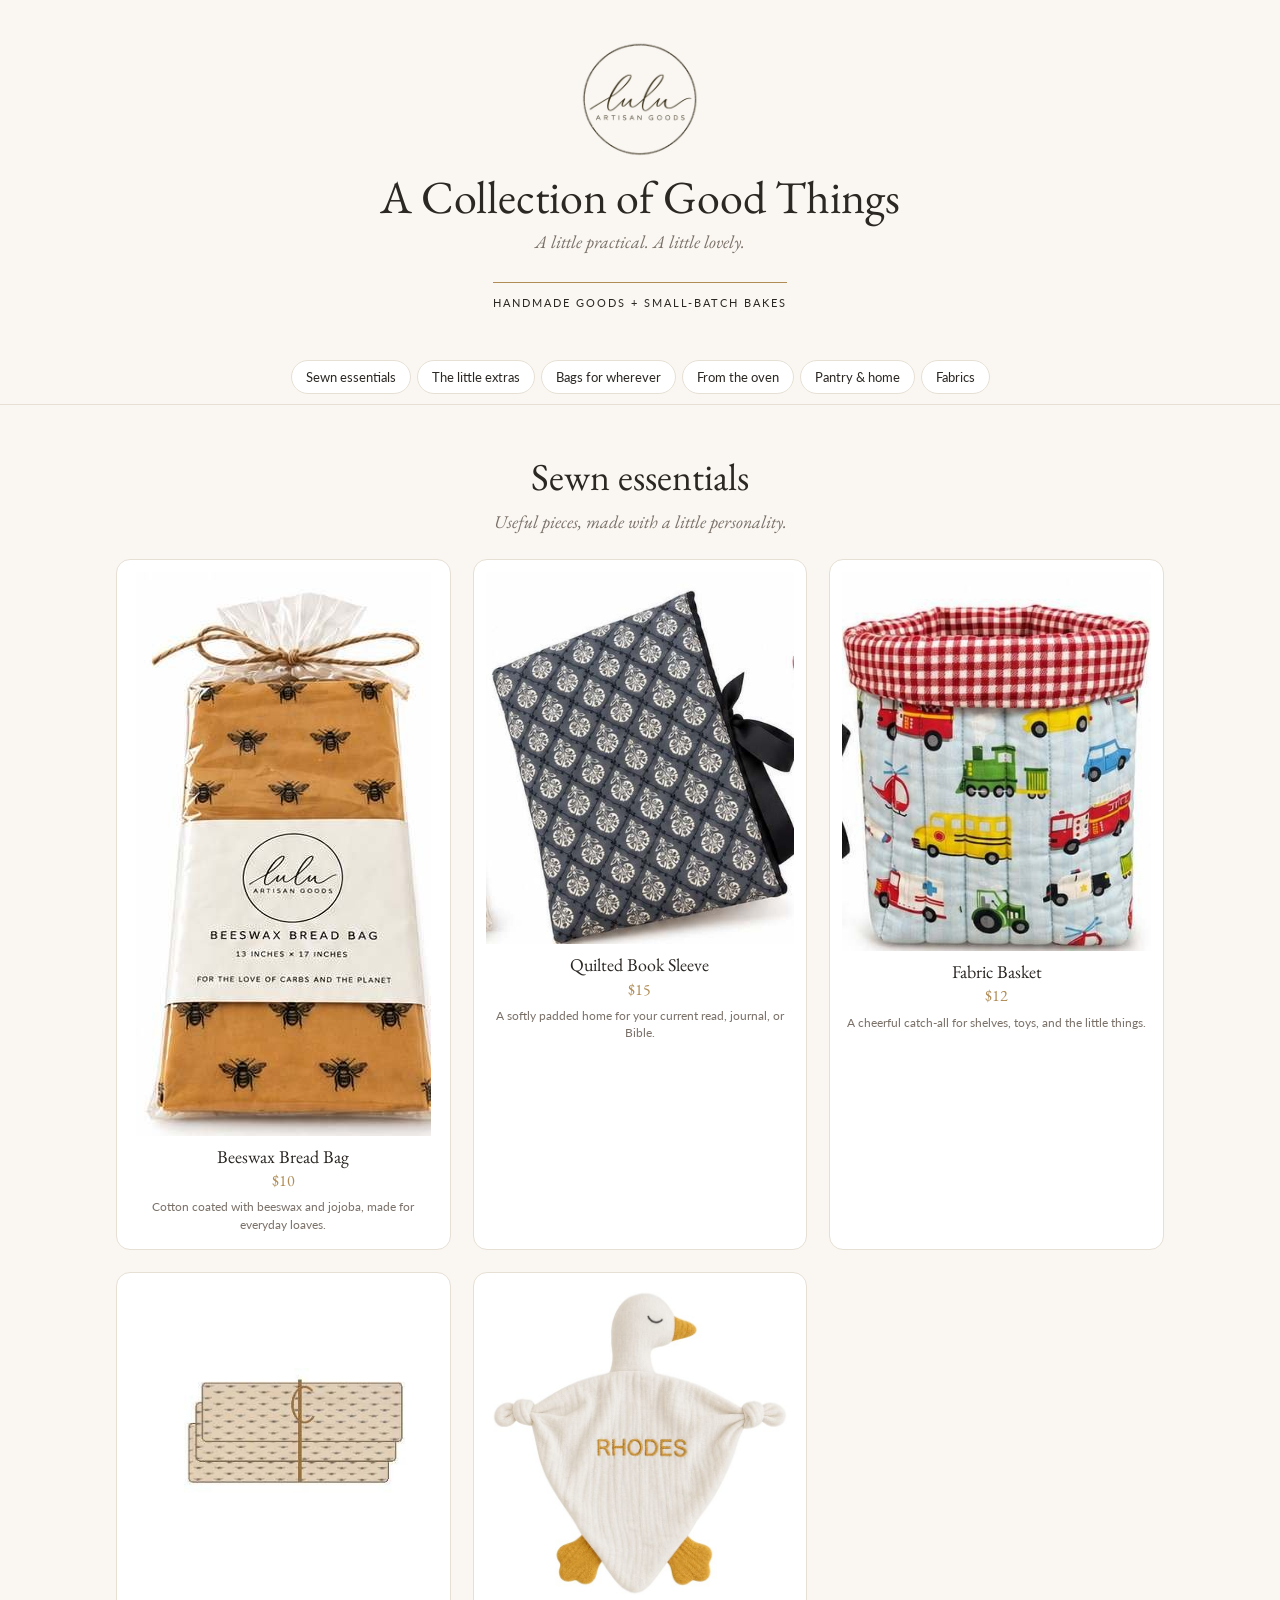
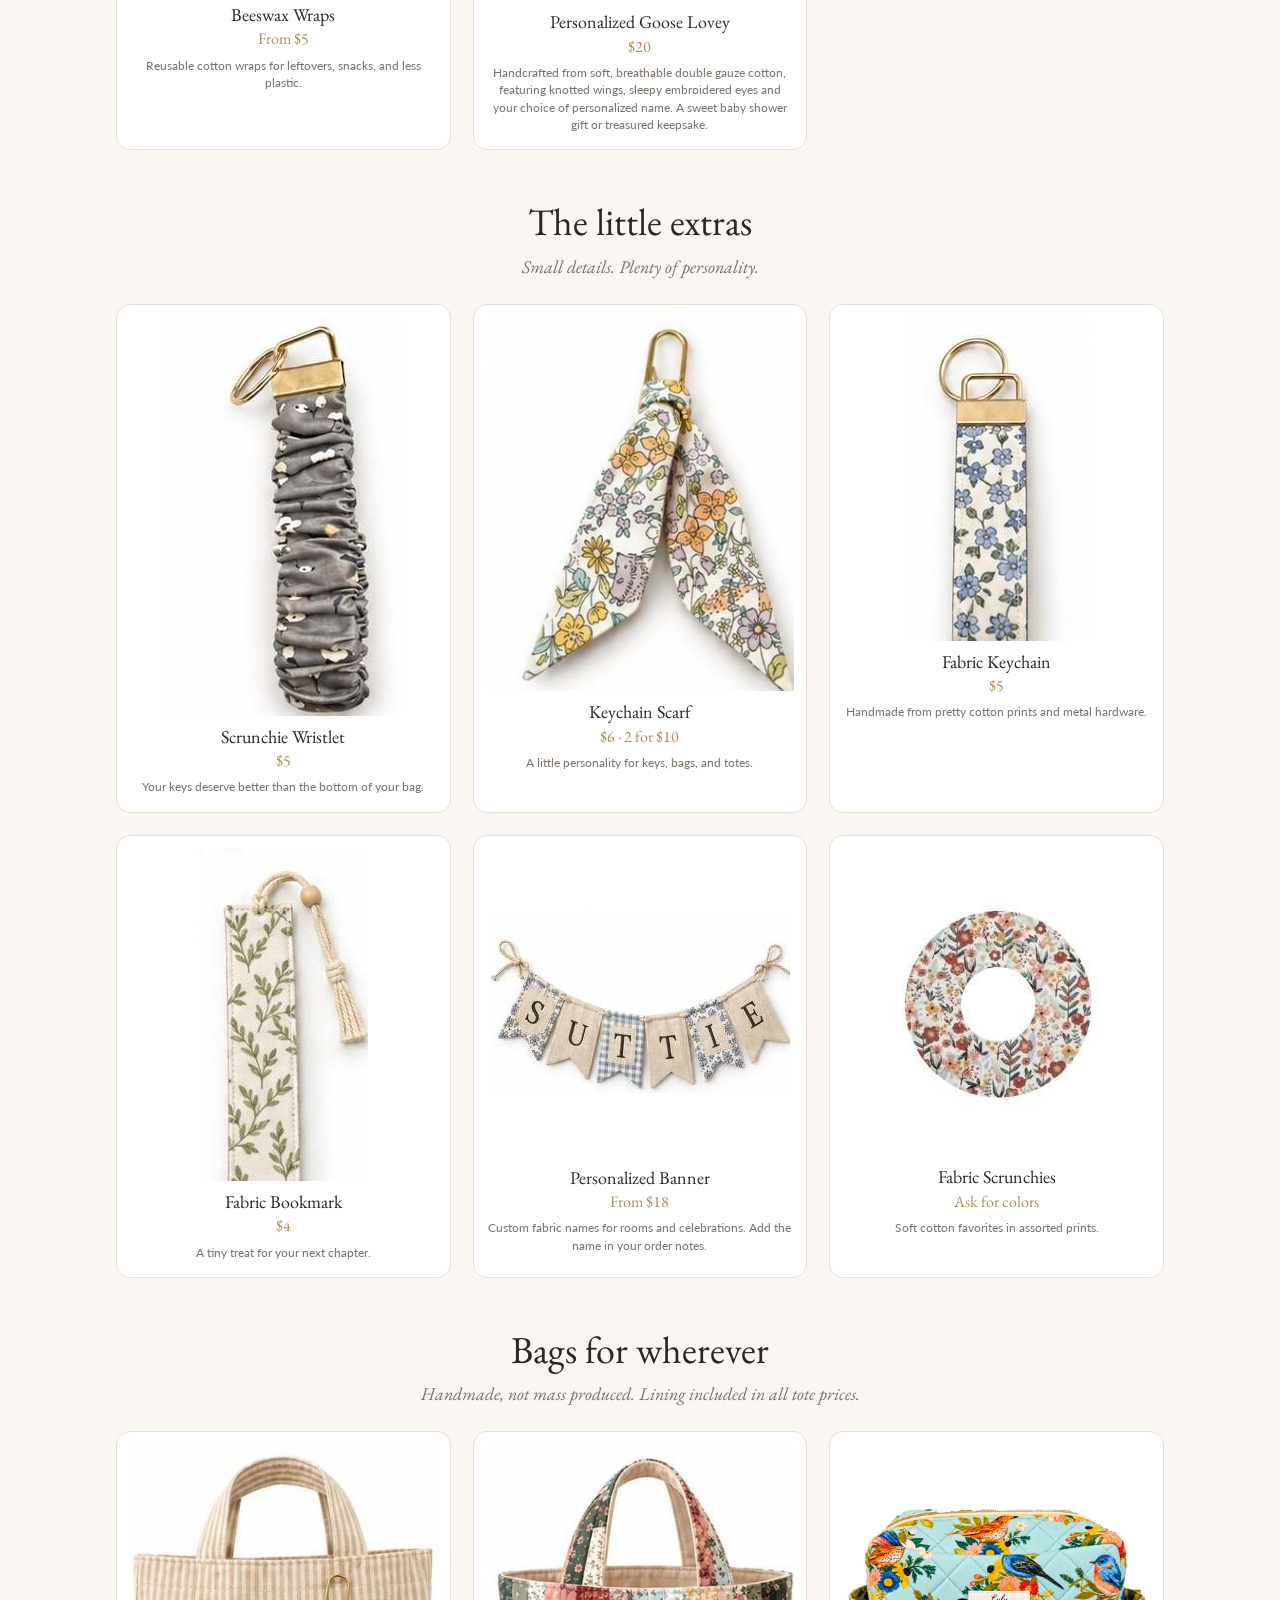
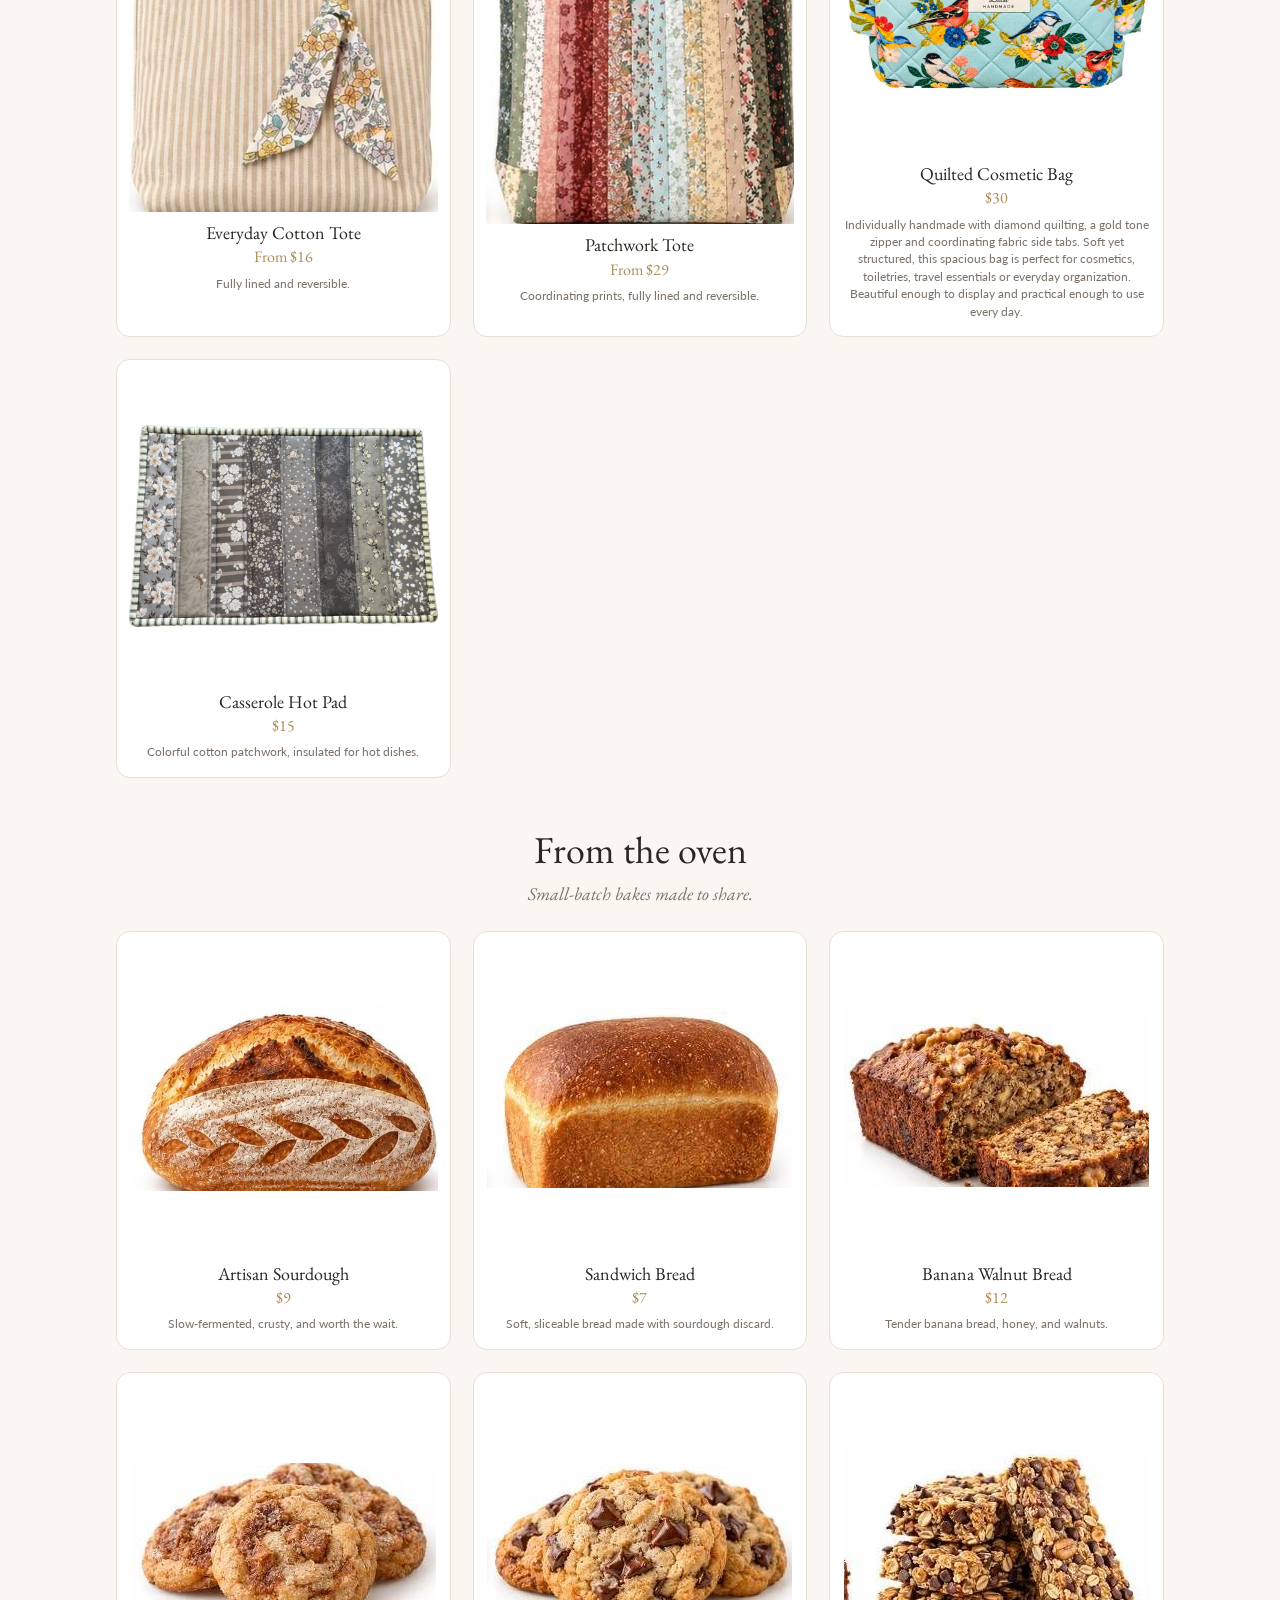
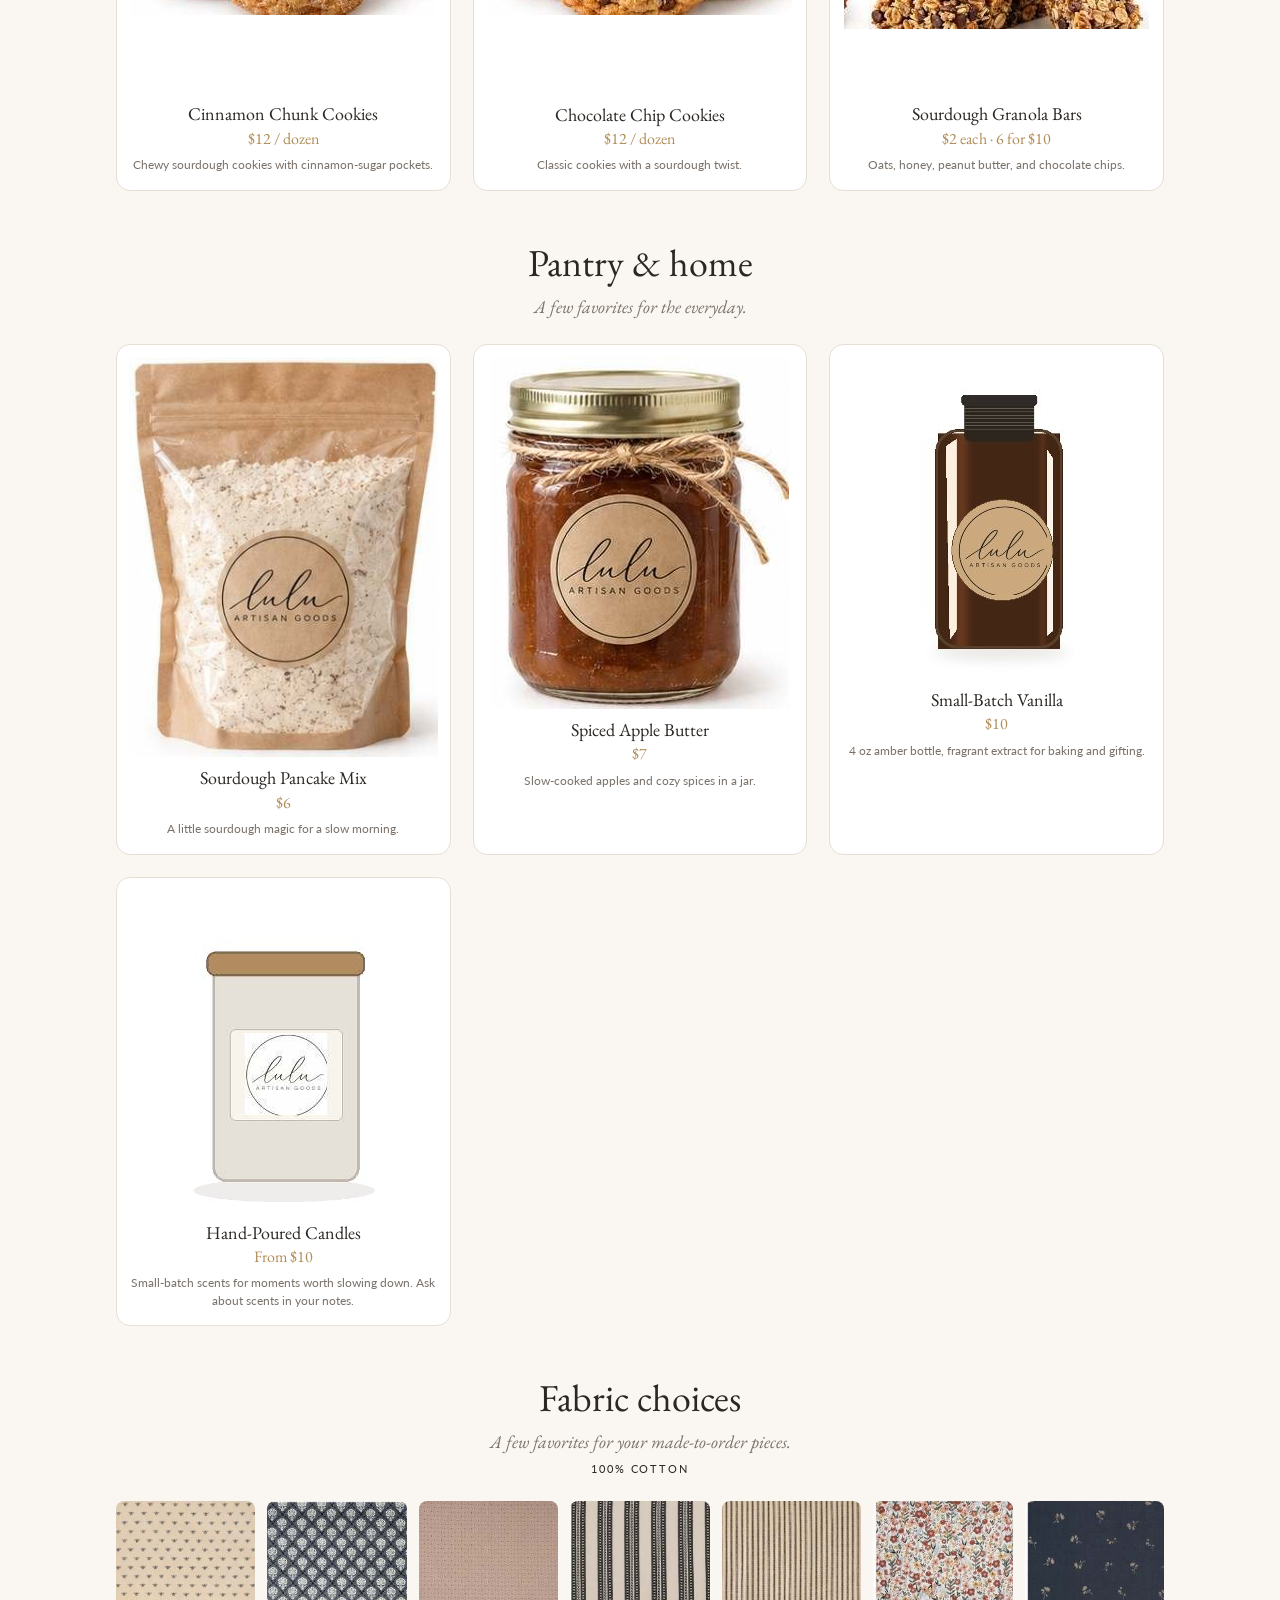
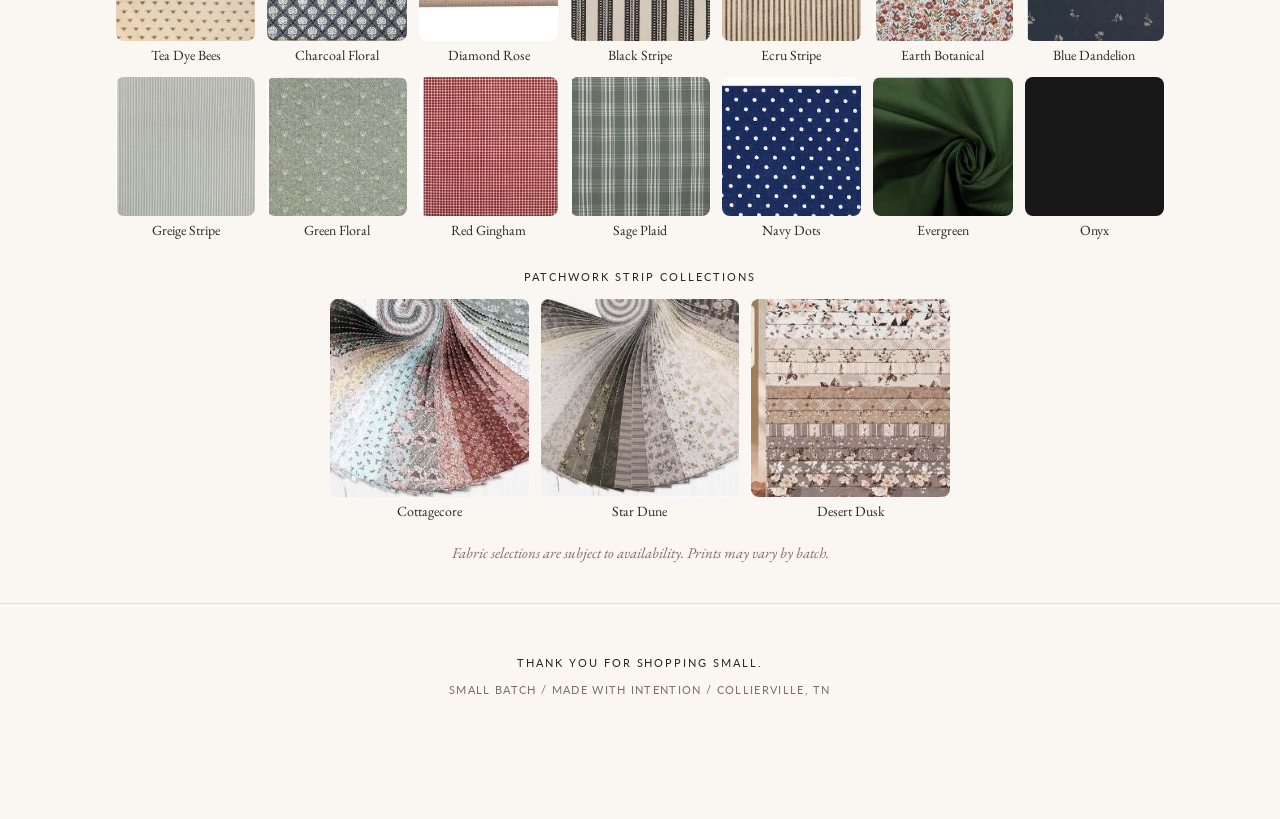
==== commit 375b2cc6: "Add Personalized Goose Lovey ($20) with a name-to-embroider field Adds a required personalization te" ====
--- a/index.html
+++ b/index.html
@@ -59,11 +59,12 @@
 <!-- Item dialog -->
 <dialog id="itemDialog">
   <form method="dialog" class="sheet" id="itemForm">
-    <button class="close" value="cancel" aria-label="Close">&times;</button>
+    <button class="close" value="cancel" formnovalidate aria-label="Close">&times;</button>
     <img id="dImg" alt="">
     <h2 id="dName"></h2>
     <p class="price" id="dPrice"></p>
     <p class="desc" id="dDesc"></p>
+    <p class="note" id="dNote" hidden></p>
     <div id="dOptions"></div>
     <label class="field">Quantity
       <div class="qty">
--- a/styles.css
+++ b/styles.css
@@ -74,6 +74,7 @@
 .sheet h2 { font-size: 28px; text-align: center; }
 .sheet .price { text-align: center; color: var(--accent); margin: 0; }
 .sheet .desc { text-align: center; color: var(--muted); font-style: italic; }
+.sheet .note { font-family: var(--sans); font-size: 13px; color: var(--muted); text-align: center; margin: 4px 0 0; }
 .close { position: absolute; top: 8px; right: 10px; width: 40px; height: 40px; border: 0; background: none; font-size: 30px; line-height: 1; color: var(--muted); cursor: pointer; }
 .field { display: block; font-family: var(--sans); font-size: 12px; font-weight: 700; letter-spacing: .08em; text-transform: uppercase; margin: 14px 0 0; }
 .field input, .field select, .field textarea { display: block; width: 100%; margin-top: 6px; font: 16px var(--sans); color: var(--ink); background: var(--bg); border: 1px solid var(--line); border-radius: 10px; padding: 11px 12px; }
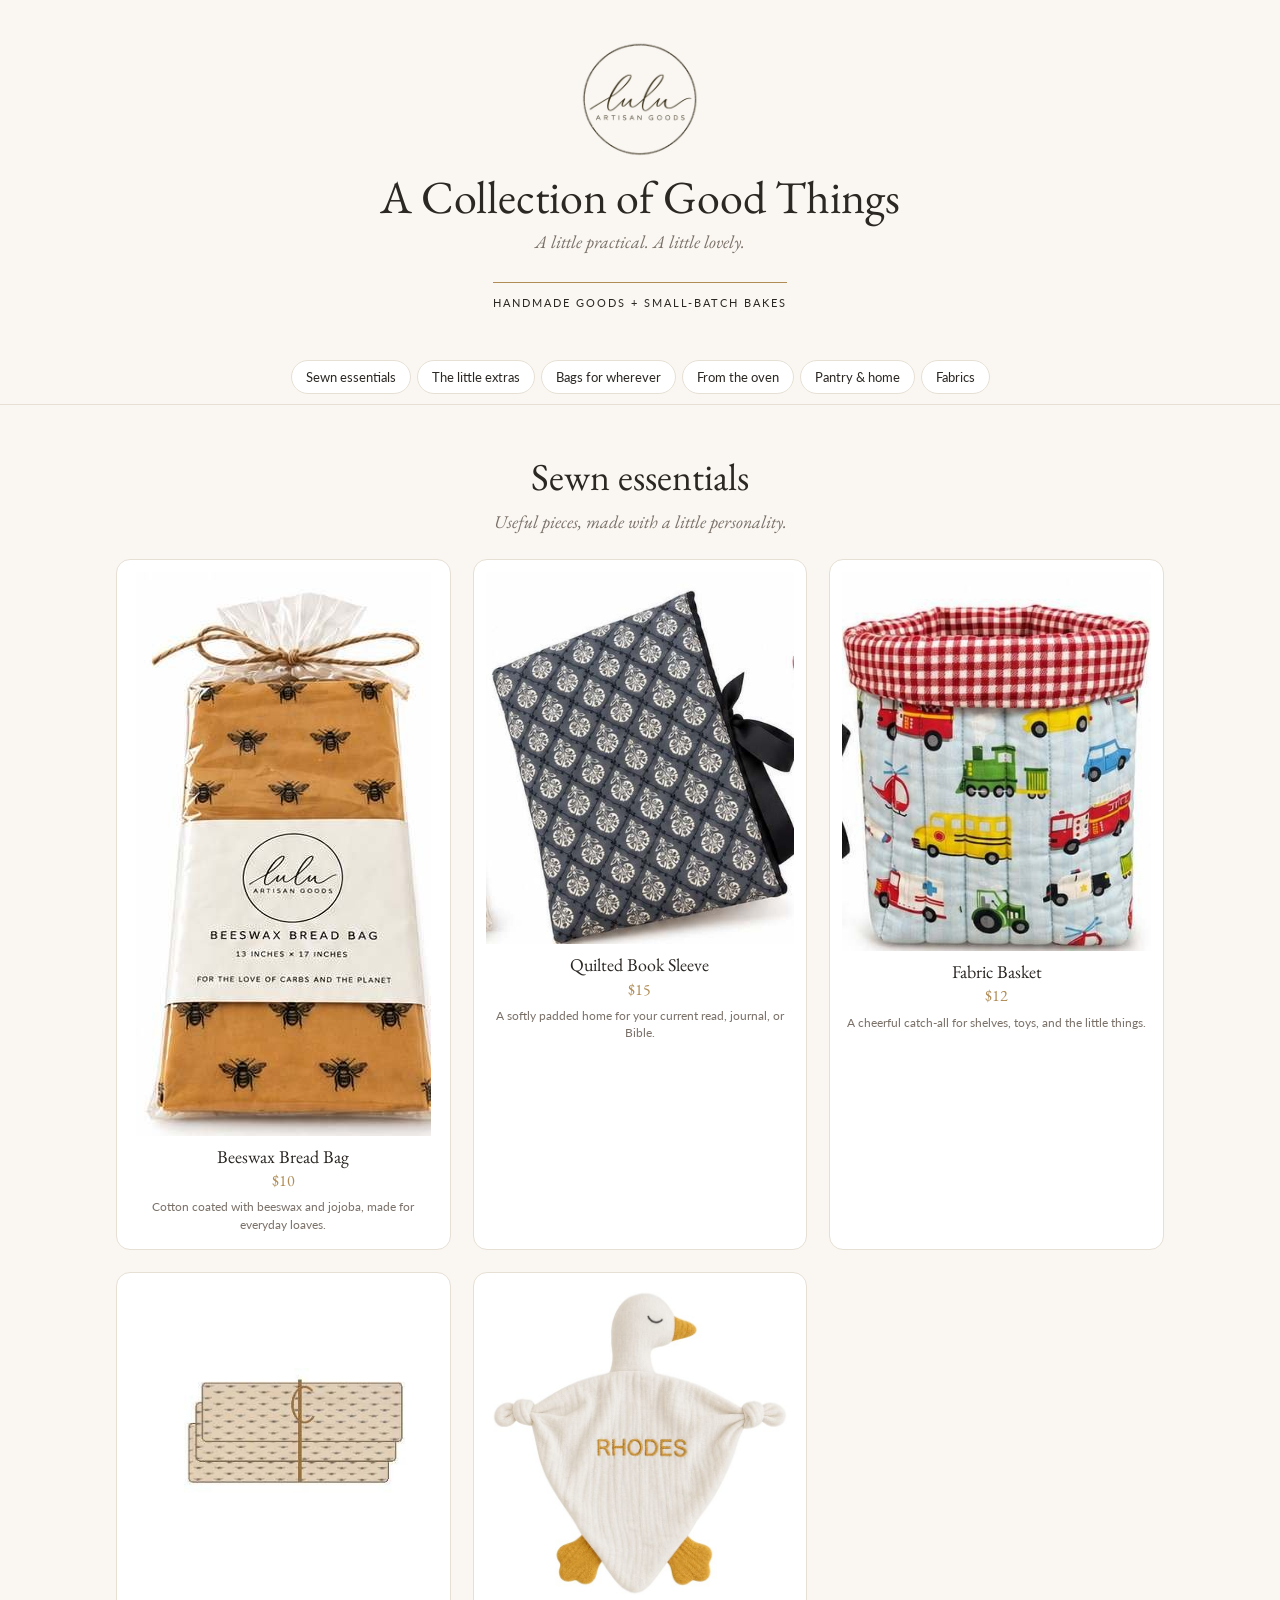
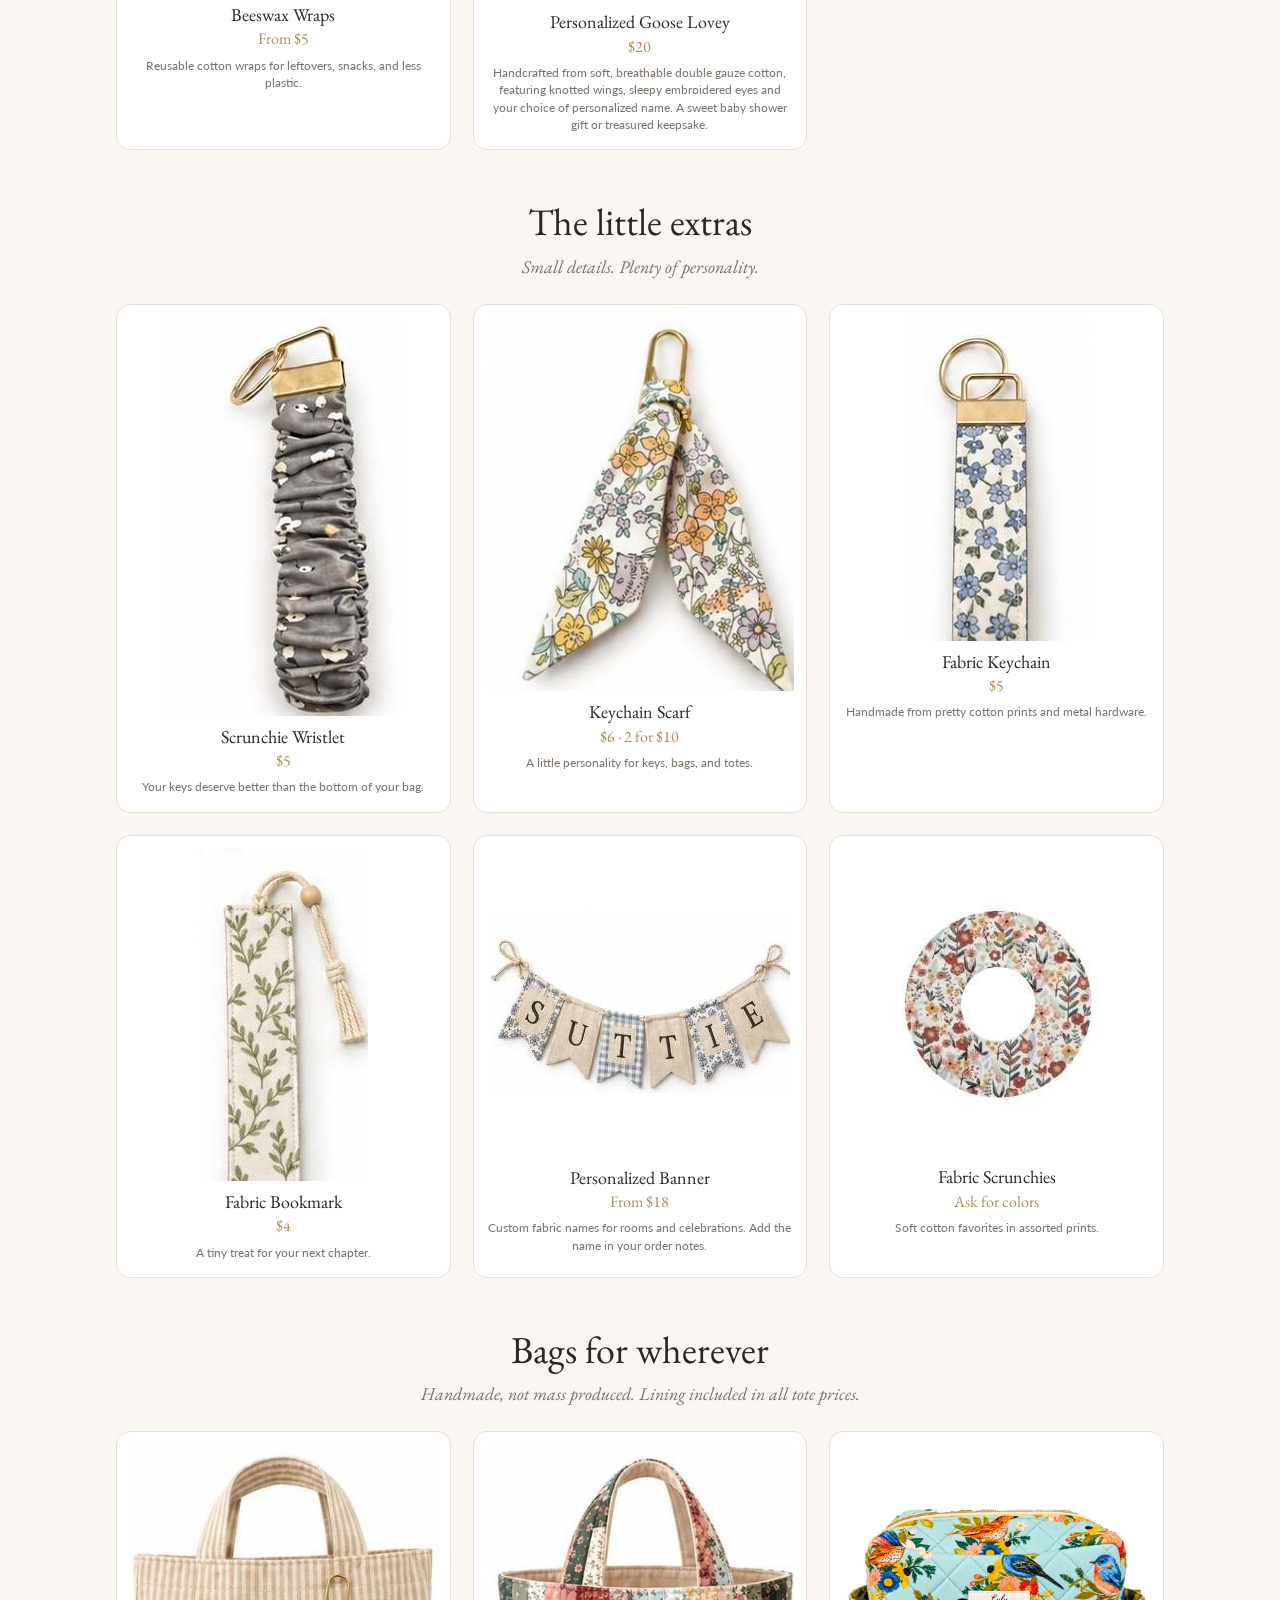
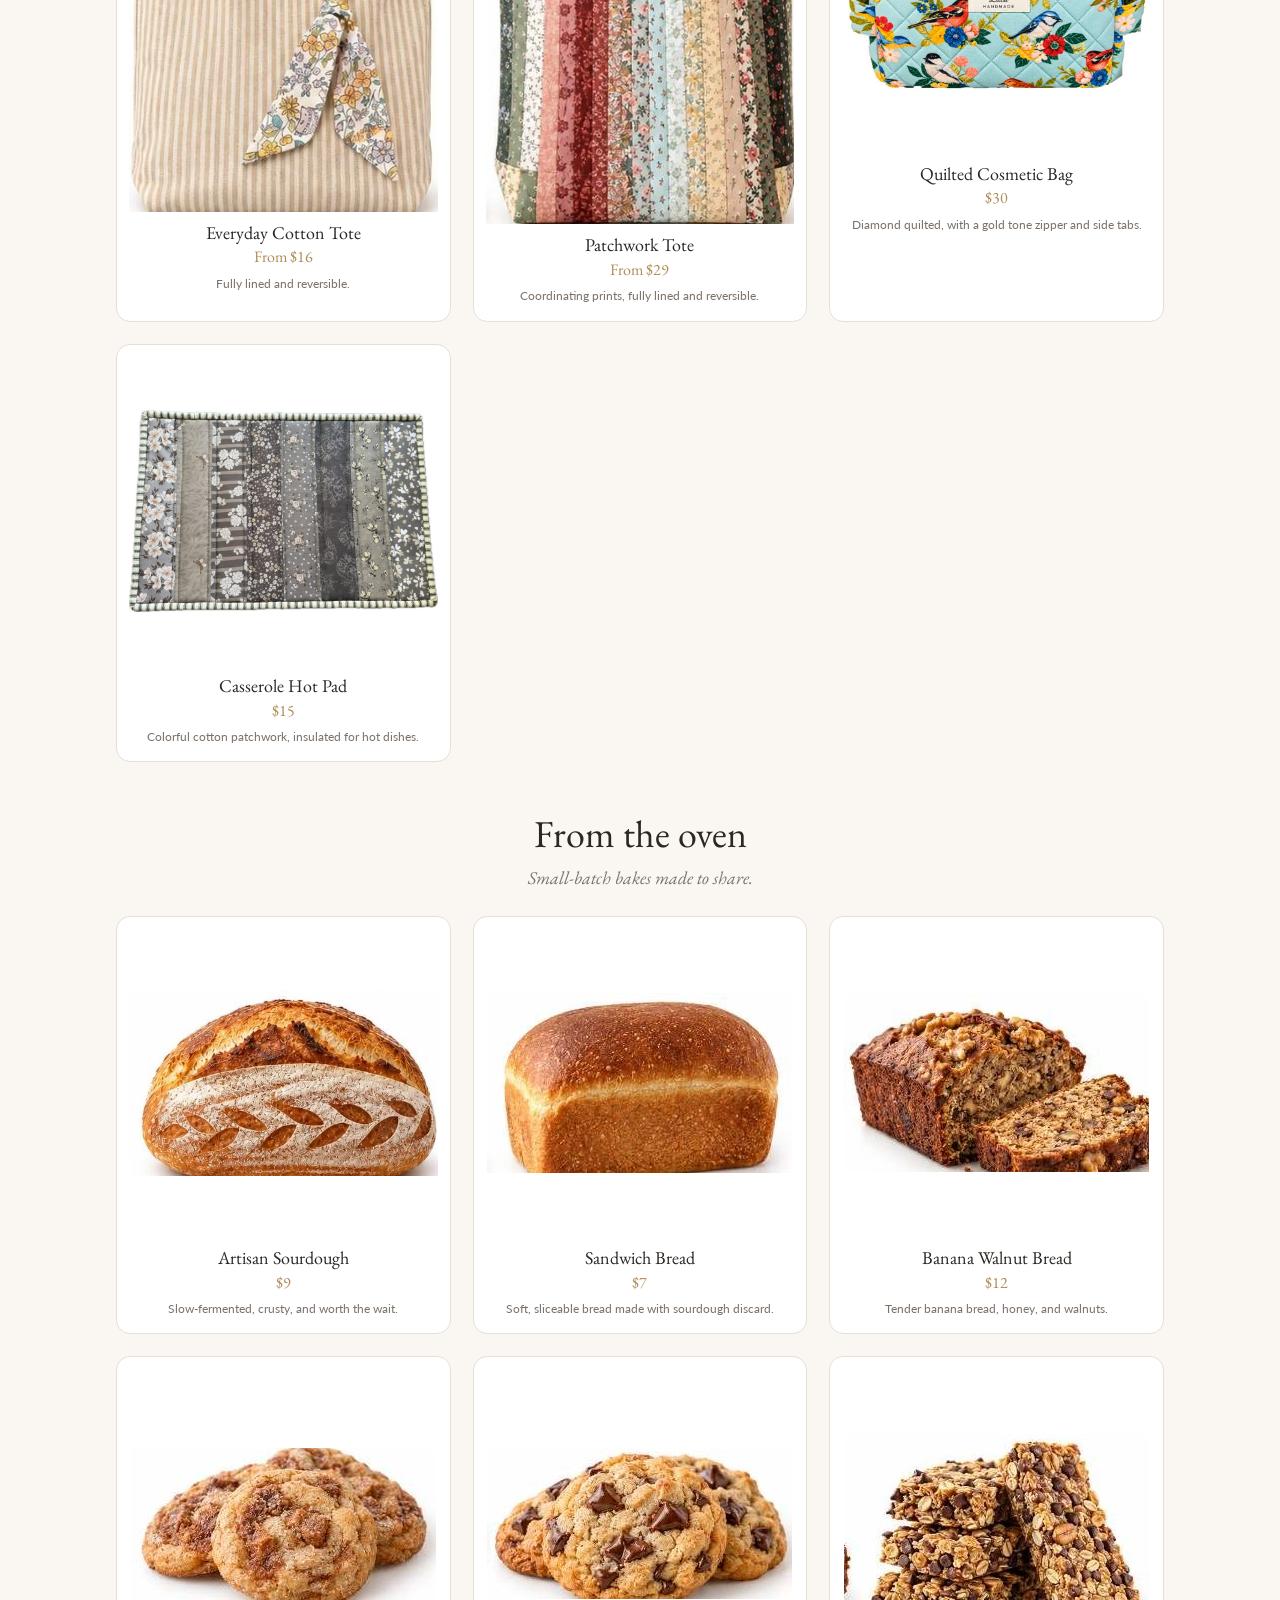
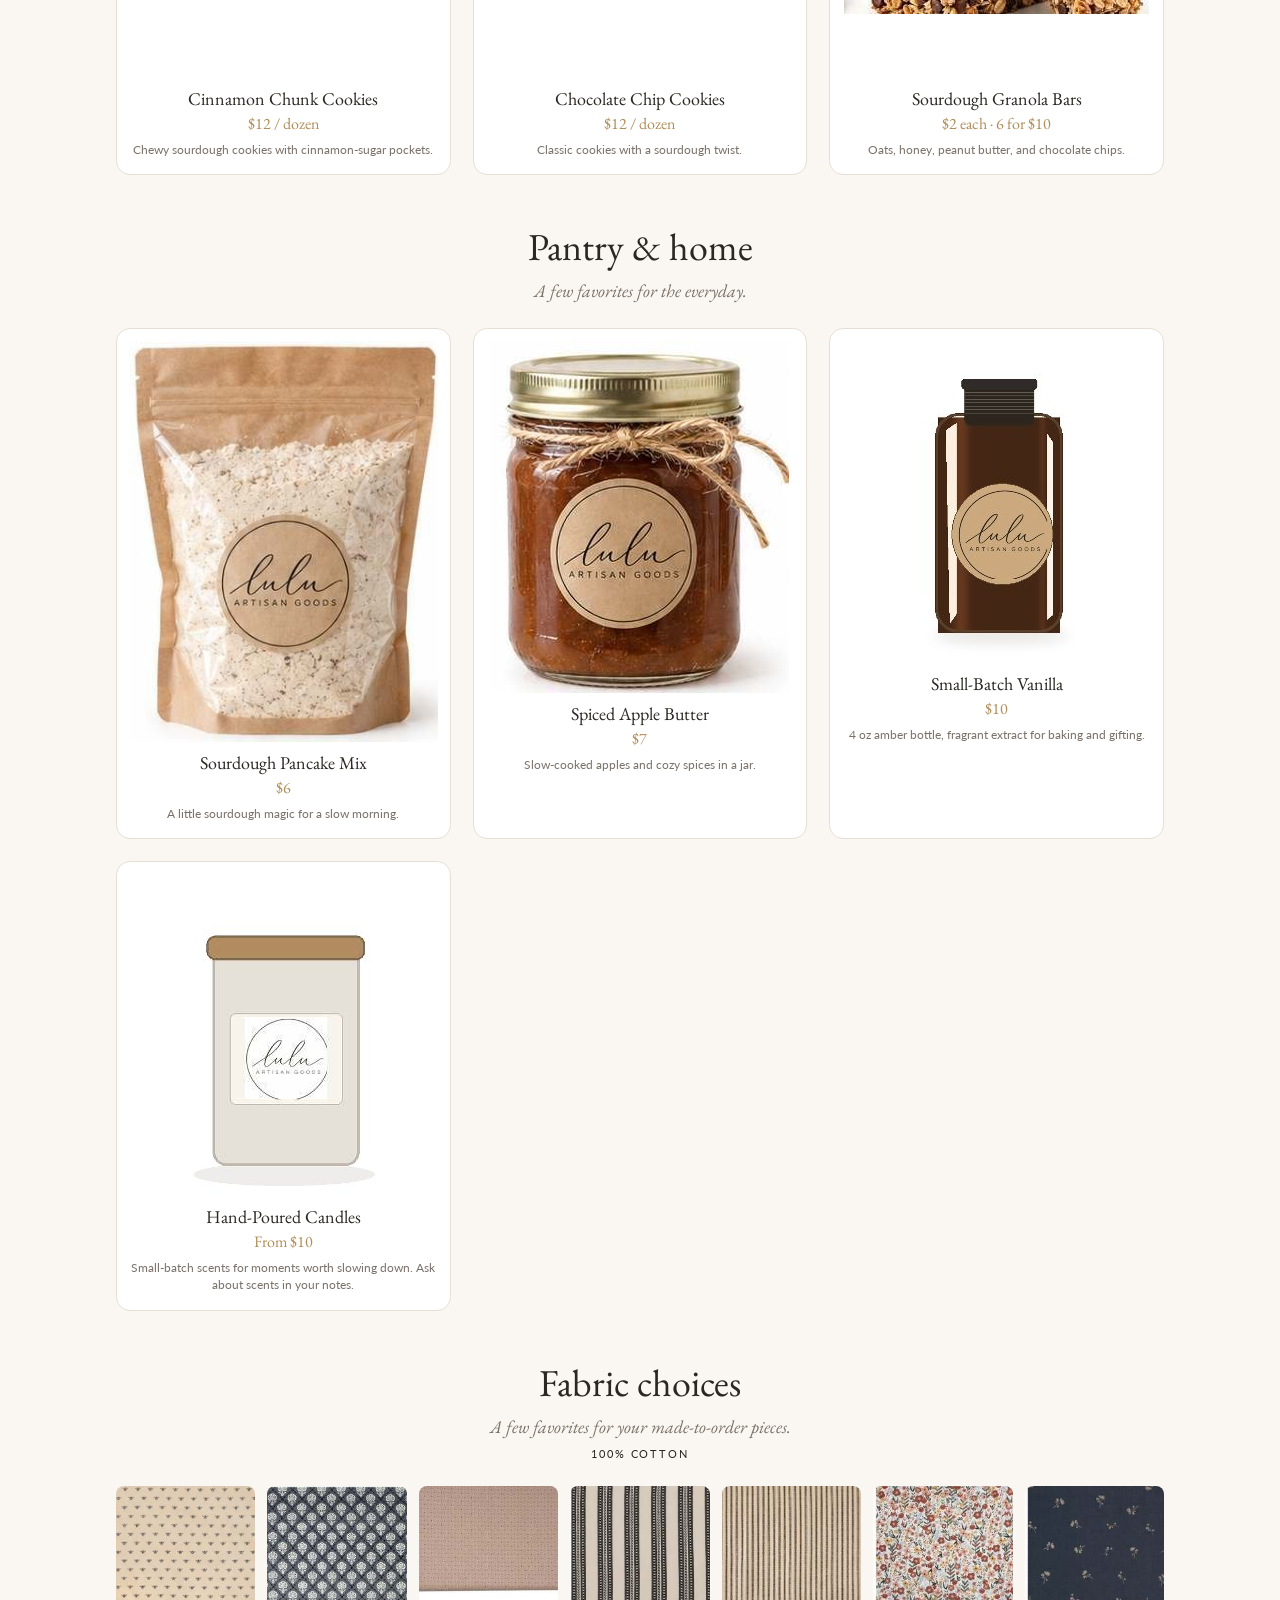
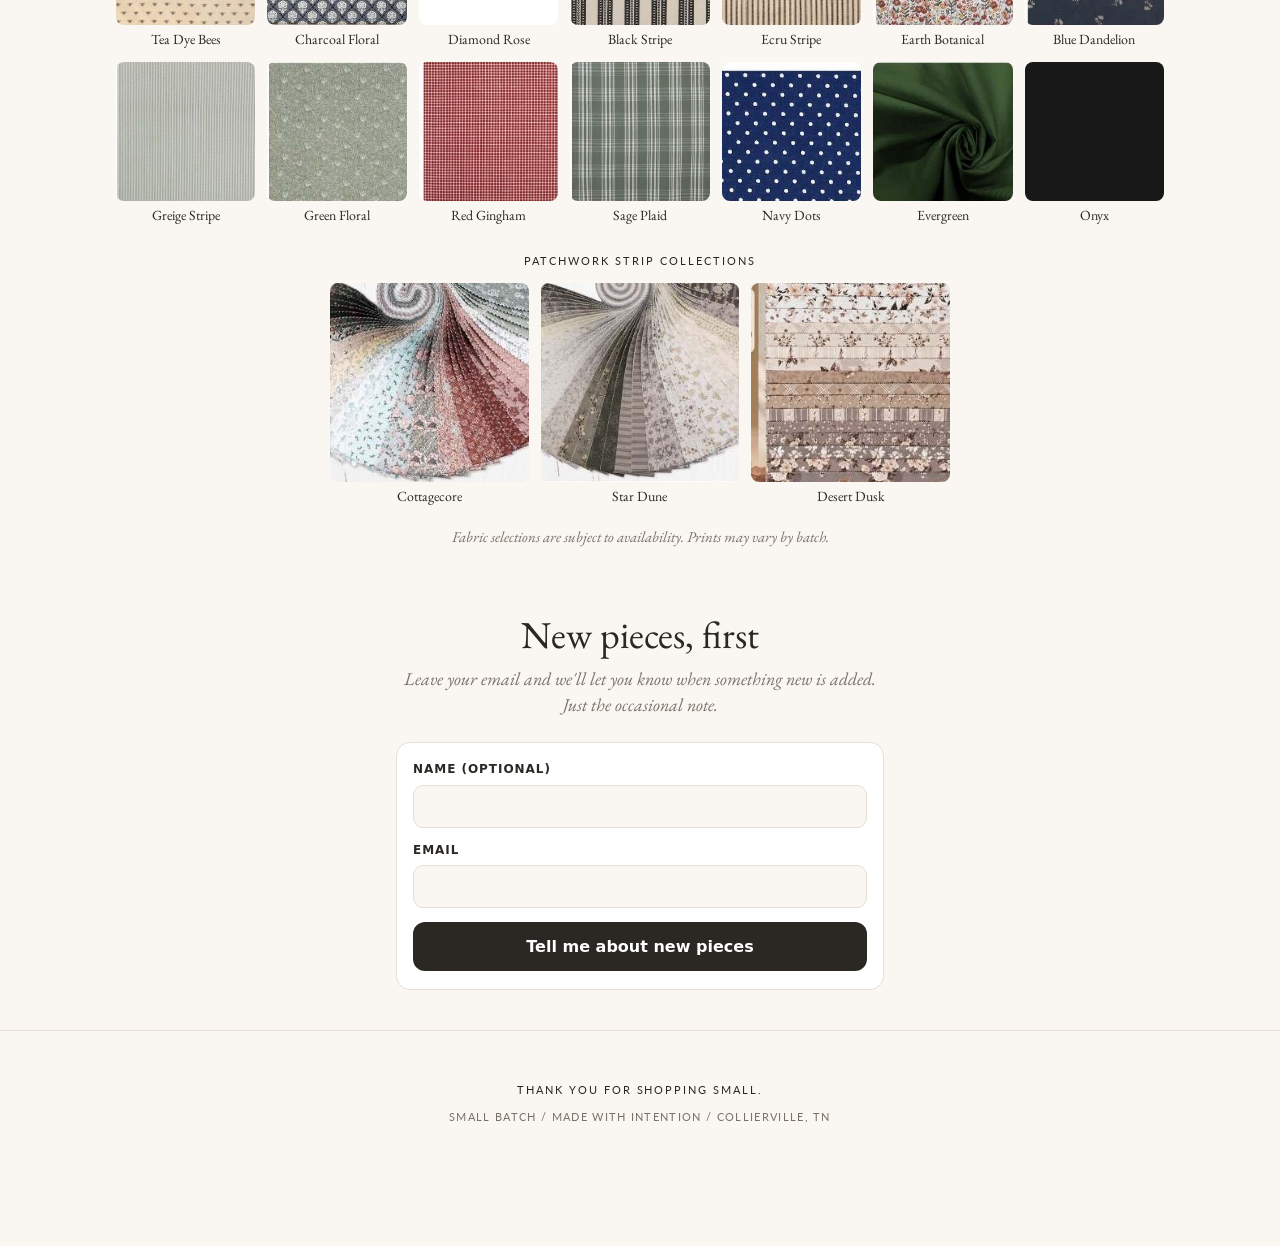
==== commit 98818d6b: "Add new-piece email signup and order-form opt-in, both saved to the 'updates' Netlify form Co-Author" ====
--- a/index.html
+++ b/index.html
@@ -44,6 +44,20 @@
   <h3 class="eyebrow center">Patchwork strip collections</h3>
   <div class="swatches strips" id="strips"></div>
   <p class="note">Fabric selections are subject to availability. Prints may vary by batch.</p>
+</section>
+
+<section class="updates" id="updates">
+  <h2>New pieces, first</h2>
+  <p class="sub">Leave your email and we'll let you know when something new is added. Just the occasional note.</p>
+  <form name="updates" method="POST" data-netlify="true" netlify-honeypot="bot-field" id="updatesForm">
+    <input type="hidden" name="form-name" value="updates">
+    <input type="hidden" name="source" value="Signup form">
+    <p hidden><label>Leave blank <input name="bot-field"></label></p>
+    <label class="field">Name (optional) <input name="name" autocomplete="name"></label>
+    <label class="field">Email <input name="email" type="email" required autocomplete="email"></label>
+    <button class="primary" type="submit">Tell me about new pieces</button>
+    <p class="note" id="updatesThanks" hidden>You're on the list. Thank you!</p>
+  </form>
 </section>
 
 <footer>
@@ -98,6 +112,7 @@
       <label class="field">Notes (optional)
         <textarea name="notes" rows="3" placeholder="Pickup or delivery, names for a banner, scents, colors…"></textarea>
       </label>
+      <label class="check"><input type="checkbox" name="new-pieces" value="Yes"> Email me when new pieces are added</label>
       <button class="primary" type="submit">Send order request</button>
     </form>
   </div>
--- a/styles.css
+++ b/styles.css
@@ -57,6 +57,14 @@
 .swatches img { width: 100%; aspect-ratio: 1; object-fit: cover; border-radius: 8px; }
 .swatches figcaption { font-size: 14px; margin-top: 4px; }
 
+/* New-piece signup */
+.updates { max-width: 520px; margin: 0 auto; padding: 44px 16px 0; }
+.updates h2 { text-align: center; font-size: clamp(28px, 6vw, 38px); }
+.updates form { background: var(--card); border: 1px solid var(--line); border-radius: 14px; padding: 4px 16px 18px; }
+.updates .note { margin: 12px 0 0; }
+.check { display: flex; align-items: center; gap: 10px; font-family: var(--sans); font-size: 15px; margin: 16px 0 0; cursor: pointer; }
+.check input { width: 20px; height: 20px; flex: none; margin: 0; accent-color: var(--ink); }
+
 footer { text-align: center; padding: 40px 16px 110px; border-top: 1px solid var(--line); margin-top: 40px; }
 
 /* Floating order button */
